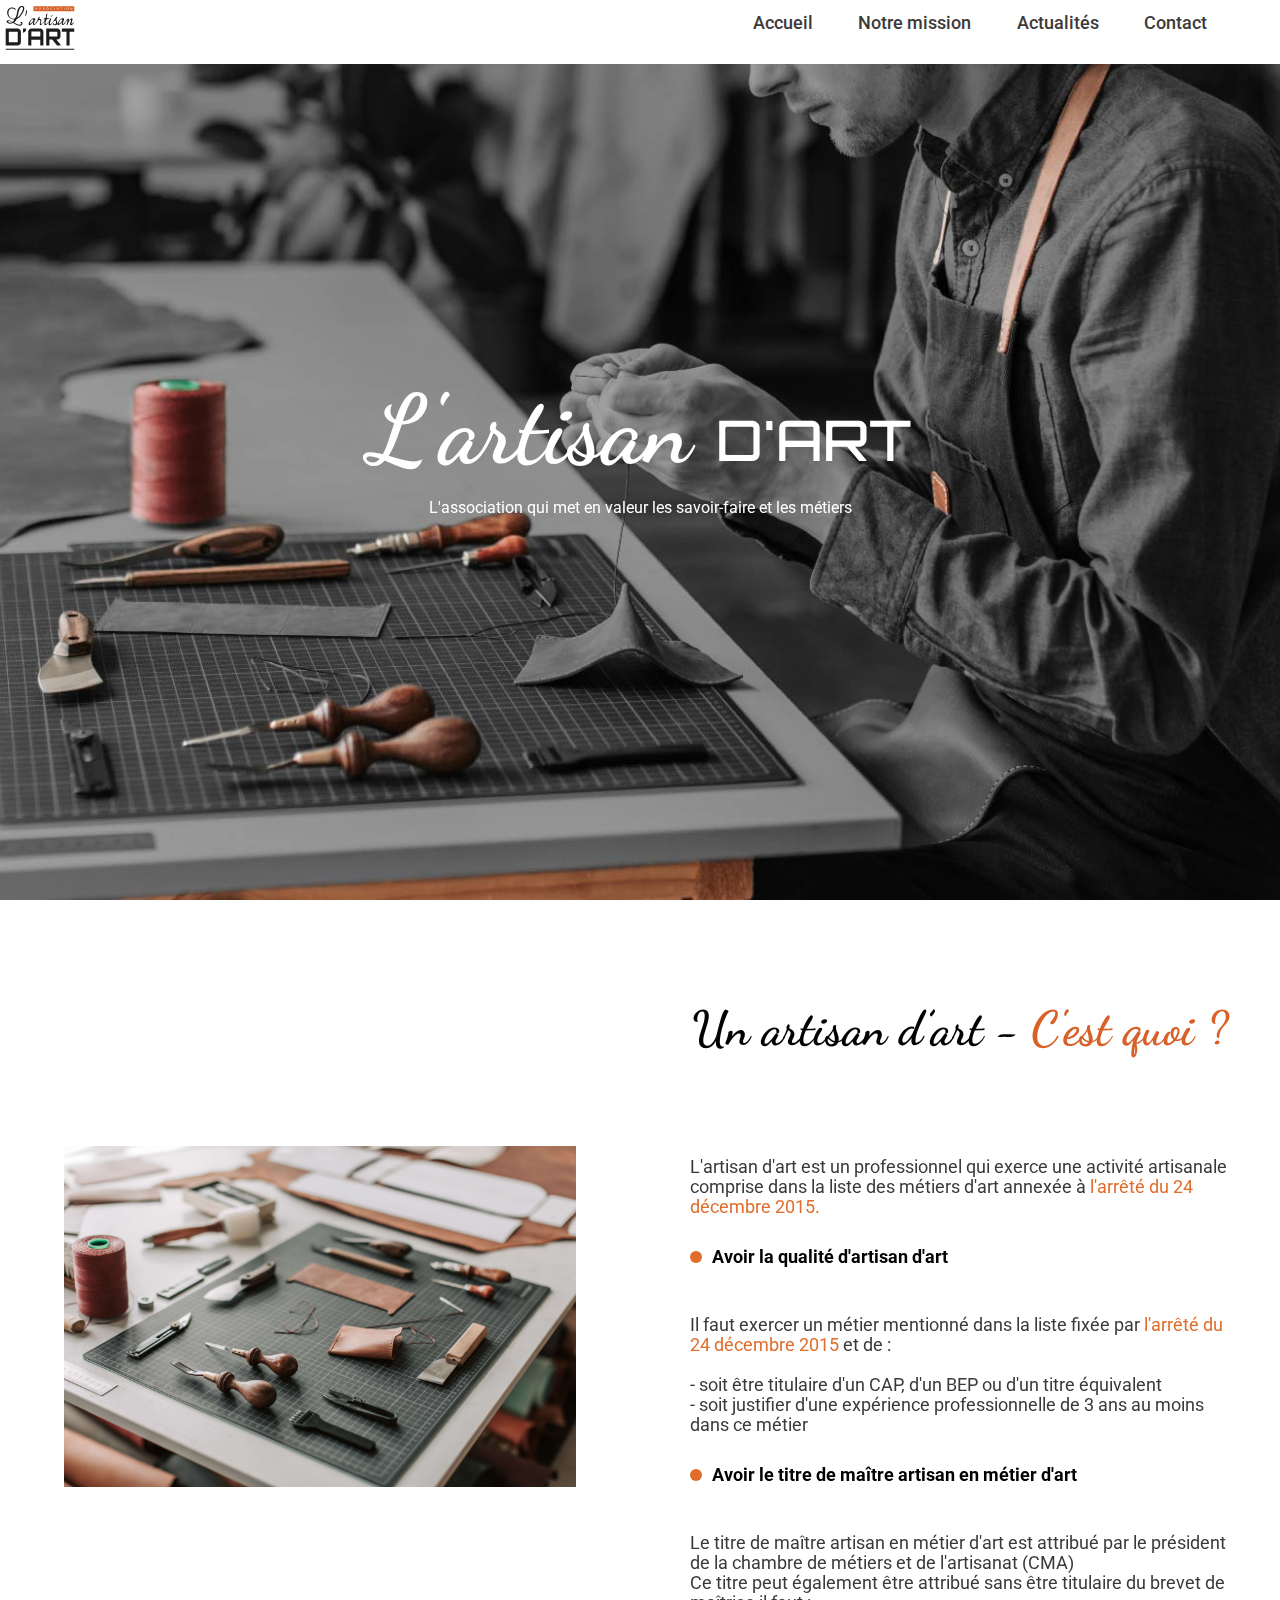
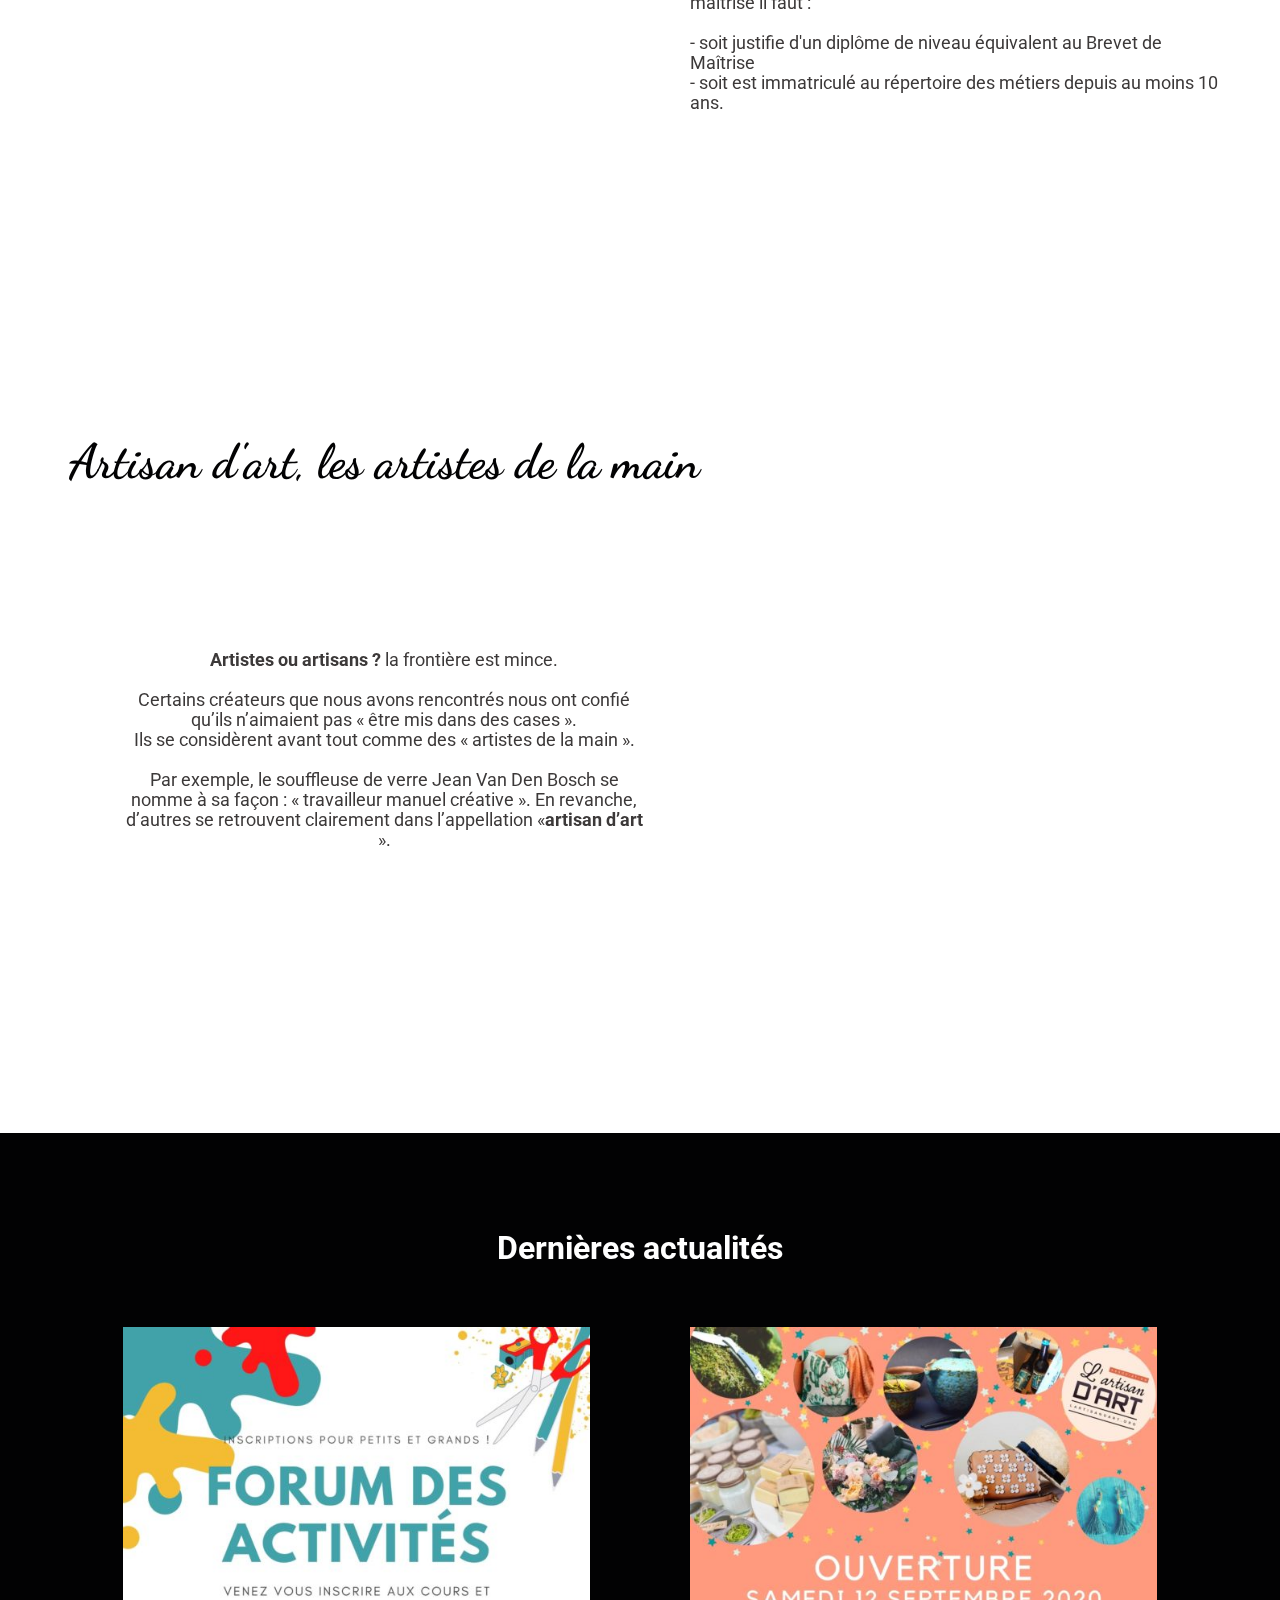
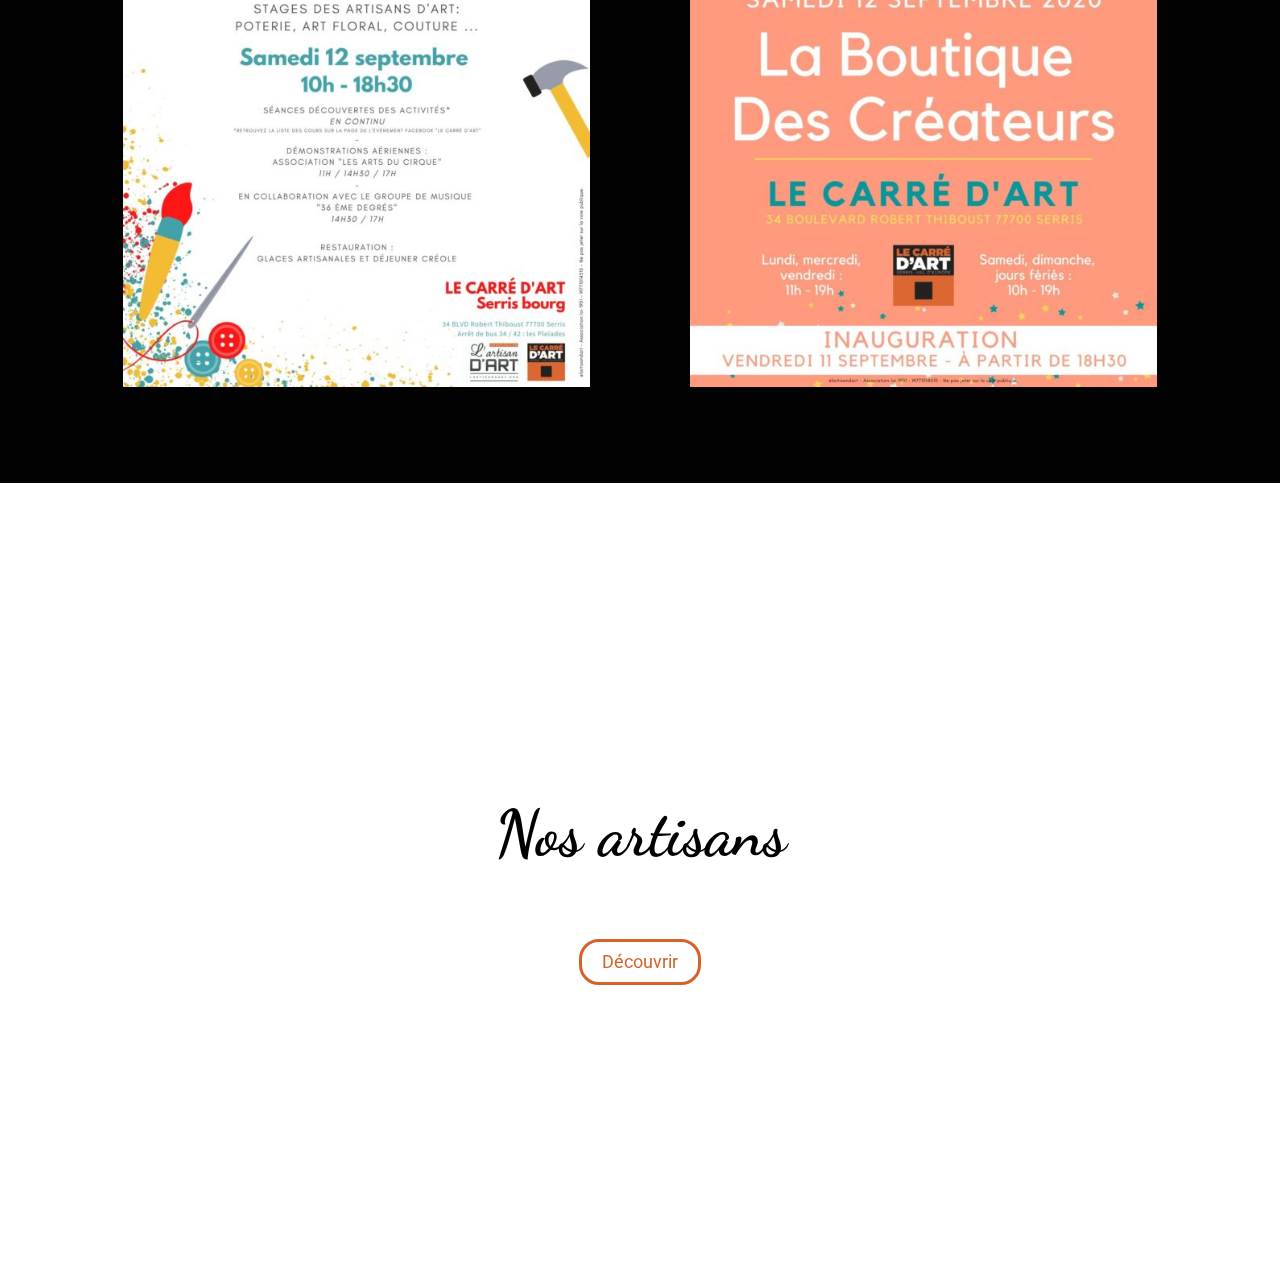
==== index.html @ 2c756547 ".html=(section-5) .css=(background, section-5, media-query) images=(background section-5)" ====
<!DOCTYPE html>
<html lang="fr">
<head>
    <meta charset="UTF-8">
    <meta http-equiv="X-UA-Compatible" content="IE=edge">
    <meta name="viewport" content="width=device-width, initial-scale=1.0">
    <meta name="description" content="L'association l'Artisan d'Art. Met en valeur les Artisans d'Art, leurs savoir-faire et leurs métiers.">
	<title>L'Artisan d'Art - Venez découvrir et partager notre passion !</title>
    
<!-- Start : Import typo google font-->
<link rel="preconnect" href="https://fonts.googleapis.com">
<link rel="preconnect" href="https://fonts.gstatic.com" crossorigin>
<link href="https://fonts.googleapis.com/css2?family=Dancing+Script:wght@400;500;600;700&family=Orbitron:wght@400;500;600;700;800;900&family=Roboto:wght@100;300;400;500;700;900&display=swap" rel="stylesheet">   
<!-- End : Import typo google font-->    

	<link rel="icon" type="image/png" href="images/index/icon-32.png"/>
	<link rel="stylesheet" href="css/style.css">
	<link rel="stylesheet" href="css/reset.css">

</head>
<body>
<!-- Start : Menu -->
    <header>
        <nav class="navbar">
            <div class="navbar-container container">
                <input type="checkbox" name="" id="">
                <div class="hamburger-lines">
                    <span class="line line1"></span>
                    <span class="line line2"></span>
                    <span class="line line3"></span>
                </div>
                <ul class="menu-items">
                    <li><a href="index.html">Accueil</a></li>
                    <li><a href="#">Notre mission</a></li>
                    <li><a href="#">Actualités</a></li>
                    <li><a href="#">Contact</a></li>
                </ul>
                <a href="index.html"><img class="logo" 
                src="images/index/logo.svg"
                alt="logo l'artisan d'art"/></a>
            </div>
        </nav>
    </header>
<!-- End : Menu -->

    <main>

    <!-- Start : First section -->
       <section class="cover background">
           <div class="cover__title"> 
               <h1>L'artisan <span>D'ART</span></h1>
               <p>L'association qui met en valeur les savoir-faire et les métiers</p>
          </div>  
       </section>
    <!-- End : First section -->

    <!-- Start : second section -->
        <section class="section-2">	

            <!-- start : image en version desktop uniquement-->
            <div class="section-2__container-image">
              <img class="section-2__image-desktop" src="images/index/section2-image.jpg" alt="établi de travail artisan">
            </div>
            <!-- End :image en version desktop uniquement-->

            <div class="section-2__container">
                <h2 class="section-2__title">Un artisan d’art - <strong>C'est quoi ?</strong></h2>
            
             <!-- start : image en version mobile uniquement-->
                 <img class="section-2__image-mobile" src="images/index/section2-image.jpg" alt="établi de travail artisan">
             <!-- End :image en version mobile uniquement-->

                <div class="section-2__container-text">
                     <p>
                        L'artisan d'art est un professionnel qui exerce une activité artisanale
                          comprise dans la liste des métiers d'art annexée à <span>l'arrêté du 24 décembre 2015.</span>
                    </p>
                    <ul>
                        <li class="section-2__container-text-li"><strong>Avoir la qualité d'artisan d'art</strong></li>
                    </ul>
                    <p>
                        Il faut exercer un métier mentionné dans la liste fixée par <span>l'arrêté du 24 décembre 2015</span> et de : <br><br>
                        - soit être titulaire d'un CAP, d'un BEP ou d'un titre équivalent<br>
                        - soit justifier d'une expérience professionnelle de 3 ans au moins dans ce métier
                    </p>
                    <ul>
                        <li class="section-2__container-text-li"><strong>Avoir le titre de maître artisan en métier d'art</strong></li>
                    </ul>
                    <p>
                        Le titre de maître artisan en métier d'art est attribué par le président de la chambre 
                        de métiers et de l'artisanat (CMA) <br>
                        Ce titre peut également être attribué sans être titulaire du brevet de maîtrise il faut :<br><br>
                        - soit justifie d'un diplôme de niveau équivalent au Brevet de Maîtrise<br>
                        - soit est immatriculé au répertoire des métiers depuis au moins 10 ans.
                    </p>
                 </div>
             </div>
        </section>
    <!-- End : Second section -->

    <!-- Start : Third section -->
        <section class="section-3">
            <div class="section-3__title">
                <h2>
                    <strong>Artisan d'art</strong>, les artistes de la main
                </h2>
                <div></div>
            </div>	
            <div class="section-3__container">		
                <div class="section-3__container-text">
                    <p>
                        <strong>Artistes ou artisans ?</strong> la frontière est mince.<br><br>
                        Certains créateurs que nous avons 
                        rencontrés nous ont confié qu’ils n’aimaient pas « être mis 
                        dans des cases ». <br>
                        Ils se considèrent avant tout comme des 
                        « artistes de la main ».<br><br>
                        Par exemple, le souffleuse de verre 
                        Jean Van Den Bosch se nomme à sa façon : « travailleur 
                        manuel créative ». En revanche, d’autres se
                        retrouvent clairement dans l’appellation «<strong>artisan d’art</strong> ».
                    </p>
                </div>	
                
                <div div class="section-3__container-video ">
                    <video autoplay muted playsinline loop controls="true">
                        <source type="video/mp4" src="videos/soufleur-de-verre.mp4"/>
                    </video>
                </div> 
            </div>
        </section>
	<!-- End : Third section -->

    <!-- Start : Fourth section -->
    <section class="section-4">
        <div class="section-4__container">
            <div class="section-4__container-text">
                <h2>Dernières actualités</h2>
            </div>
            <div class="section-4__container-images">
                <a href="#"><img class="section-4__link" src="images/index/affiche-forum-des-activités.jpg" alt="affiche événement rencontre avec des artisans"></a>
                <a href="#"><img class="section-4__link" src="images/index/affiche-la-boutique-des-créateurs.jpg" alt="affiche événement rencontre avec des artisans"></a>
            </div>
        </div>
    </section> 
    <!-- End : Fourth section -->

     <!-- Start : Fifth section -->
     <section class="section-5 background">
        <div class="section-5__container">
            <h2>Nos artisans</h2>
            <div class="section-5__container-link">
                <a href="#">Découvrir</a>
            </div>
        </div>
    </section> 
    <!-- End : Fifth section -->

    </main>
</body>
</html>
---- css/style.css ----
:root {
    --color-black: #020203;
    --color-white: #FFFFFF;
    --color-orange: #E16C2B;
    --color-grey: #3C3939;
    --color-flame: #D76127;
  }
  
body { 
    font-family: 'Roboto', sans-serif;
    font-size: 1rem;
  }

.background {
  background-attachment: fixed;
  background-size: cover;  
  background-repeat: no-repeat; 
  background-position: center center ;
  background-color: var(--color-white); 
}

/* ......../ media query /.......... */

  @media screen and (min-width:768px) {

  body {
    font-size: 1.1rem;
  }

}


   /* ///////////..header../////////// */

.container {
    height: 64px;
    width: 100%;
}
  
.navbar {
  box-shadow: 0px 5px 10px 0px #aaa;
  position: fixed;
  width: 100%;
  background: var(--color-white);
  color: var(--color-black);
  opacity: 1;
  height: 64px;
  z-index: 12;
  }

.menu-items li {
  list-style: none;
  font-weight: 500;
  margin-bottom: 1.5rem;
  font-size: 1.3rem;
 }

.menu-items a {
  text-decoration: none;
  font-weight: 500;
  transition: color 0.3s ease-in-out;
 }

.menu-items a:hover {
  color: var(--color-flame);
  transition: color 0.3s ease-in-out;
 }

.logo {
  position: absolute;
  top: 5px;
  right: 35px;
  width: 80px;
 }

.navbar .menu-items {
  padding-top: 100px;
  background: var(--color-white);
  height: 100vh;
  max-width: 300px;
  transform: translate(-150%);
  display: flex;
  flex-direction: column;
  padding-left: 60px;
  transition: transform 0.6s ease-in-out;
  box-shadow: 5px 0px 10px 0px #aaa;
 } 

.navbar-container input[type="checkbox"],
.navbar-container .hamburger-lines {
    display: block;
 }

.navbar-container input[type="checkbox"] {
  position: absolute;
  display: block;
  height: 32px;
  width: 30px;
  top: 20px;
  left: 50px;
  z-index: 5;
  opacity: 0;
}

.navbar-container .hamburger-lines {
  display: block;
  height: 23px;
  width: 35px;
  position: absolute;
  top: 17px;
  left: 50px;
  z-index: 2;
  display: flex;
  flex-direction: column;
  justify-content: space-between;
} 

.navbar-container .hamburger-lines .line {
  display: block;
  height: 4px;
  width: 100%;
  border-radius: 10px;
  background: var(--color-grey);
}

.navbar-container .hamburger-lines .line1 {
  transform-origin: 0% 0%;
  transition: transform 0.4s ease-in-out;
}

.navbar-container .hamburger-lines .line2 {
  transition: transform 0.2s ease-in-out;
}

.navbar-container .hamburger-lines .line3 {
  transform-origin: 0% 100%;
  transition: transform 0.4s ease-in-out;
}

.navbar-container input[type="checkbox"]:checked ~ .menu-items {
  transform: translateX(0);
}


.navbar-container input[type="checkbox"]:checked ~ .hamburger-lines .line1 {
  transform: rotate(35deg);
}

.navbar-container input[type="checkbox"]:checked ~ .hamburger-lines .line2 {
  transform: scaleY(0);
}

.navbar-container input[type="checkbox"]:checked ~ .hamburger-lines .line3 {
  transform: rotate(-35deg);
}

  
  /* ......../ media query /.......... */
  
@media screen and (min-width:768px) {

  .navbar input[type="checkbox"],
  .navbar .hamburger-lines {
      display: none;
   }
   
   .navbar .menu-items {
    position: static;
    display: flex;
    justify-content: space-around;
    align-items: center;
    transform: translateX(0);
    flex-direction: row;
    padding-top: 20px;
    height: 50px;
    width: 500px;
    max-width: 1920px;
    box-shadow: none;
    margin-left: 0px;
    padding-left: 0px;
    margin-right: 50px;
    order: 2;
  }

  .navbar-container  {
    position: static;
    display: flex;
    height: 64px;
    justify-content: space-between;
    
  }

  .logo {
    position: relative;
    order: 1;
    font-size: 2.3rem;
    margin-bottom: 0.5rem;
    margin-left: 35px;
  }

  .navbar {
    box-shadow: none;
    opacity: 1;
  }
  
  .menu-items li {
    font-weight: 500;
    font-size: 1.1rem;
  }

  .menu-items a {
    color: var(--color-grey);
  }

}

  
/*
*
*
/* ///////////..first section../////////// 
*
*
*/
.cover {
    padding: 10px;
    height: 100vh; 
    background-image: url(../images/index/cover-mobile.jpg);
    color: var(--color-white);
    width: 100%; 
    display:flex;
    justify-content: center;
    align-items: center;
    text-align: center; 
    background-attachment: scroll;     
}
  
  
.cover__title h1 {
    font-family: 'Dancing Script', cursive;
    font-size: 3.5rem;
    font-weight: 700;  
    padding: 0px 10px;  
}

.cover__title span {
    font-family: 'Orbitron', sans-serif;
    font-weight: 500;  
    font-size: 2.2rem; 
} 

.cover__title p {
    padding: 10px 10px;
    font-size: 1rem; 
}
  
  /* ......../ media query /.......... */
  
@media screen and (min-width: 768px) {
   
  .cover {
    background-attachment: fixed;
    background-image: url(../images/index/cover-desktop.jpg);
  }

  .cover__title h1 {
    font-size: 6rem;
  }

  .cover__title span { 
    font-size: 3.5rem;
  } 
}

/*
*
*
/* ///////////..second section../////////// 
*
*
*/

.section-2 {
    min-height: 100vh;
    height: auto;
    width: 100%;
    display: block;
    background-color: var(--color-white); 
    padding-bottom: 100px;
  }
  
.section-2__image-desktop {
  display: none;
}

.section-2__title { 
  text-align: center;
  color: var(--color-black);
  font-size: 1.8rem;
  padding: 30px 20px 20px; 
  font-family: 'Dancing Script', cursive;   
}

.section-2__title strong {
    color: var(--color-flame); 
}

.section-2__image-mobile {
  display: block;
  width: 80%;
  max-width: 450px; 
  height: auto;
  margin-left: auto; 
  margin-right: auto;
  margin-top: 10px; 
}

.section-2__container-text {
  padding: 20px 40px 30px 40px; 
  color: var(--color-grey);
  text-align: left;
  font-size: 1rem; 
 
}

.section-2__container-text li {
  padding: 30px 0px 0px 0px;
}

.section-2__container-text p span {
  color: var(--color-orange);
}


ul { 
  color: var(--color-black);
  margin-bottom: 1rem;
}

.section-2__container-text-li::before {
  content: '';
  background-color: var(--color-orange);
  display: inline-block;
  height: 12px;
  width: 12px; 
  border-radius: 6px;
  margin-right: 10px;
  top: 2px; 
}
  
  /* ......../ media query /.......... */
  
@media screen and (min-width: 768px) {

  .section-2 {
    display: flex;
    width: 100%;
  }

  .section-2__container-image, .section-2__container {
    width: 50%;
  }

  .section-2__container-image {
    display: flex;
    justify-content: center;
    align-items: center;
  }

  .section-2__image-mobile {
     display: none;
   }

  .section-2__image-desktop { 
    display: block;
     max-width: 80%;
     height: auto;
   }

  .section-2__title { 
     font-size: 3rem;
     padding: 100px 20px 100px;   
   }

  .section-2__container-text {
     padding: 0px 50px 20px;
     font-size: 1.1rem;
   }

  .section-2__container-text li {
     padding: 30px 0px 20px 0px;
   }

  ul {
    margin-bottom: 1.75rem;
  }
}


/*
*
*
/* ///////////.thrid section../////////// 
*
*
*/

.section-3 {
  display: block;
  height: auto;
}

.section-3__title {
  display: none;
}

.section-3__title div {
  display: none; 
}

.section-3 h2 {
  width: 100%;
  text-align: center;
  color: var(--color-black);
  font-size: 1.6rem;
  padding: 50px 0px 10px 0px; 
  font-weight: bold;
  font-family: 'Dancing Script', cursive;
  background-color: var(--color-white);
}

.section-3__container {
  display: flex;
  flex-direction: column;
}

.section-3__container-text {
  display: flex;
  width: 100%;
  background: var(--color-white);
  color: var(--color-grey);
  padding: 10px 50px 50px 50px;
  text-align: center;
  order: 2; 
}

.section-3__container-video {

  height: 600px;
  display: flex;
  justify-content: center; 
  background-color: var(--color-black);
  z-index: -3;
  order: 1;
  color: white;
}

.section-3__container-video video {
  width: auto;
  height: 700px;
  z-index: -1; 
}

/* ......../ media query /.......... */
@media screen and (min-width: 768px) {
  
  .section-3 {
    min-height: 100vh;
  }

  .section-3__title {
    display: flex;
  }

  .section-3__title div {
    display: block;
    width: 40%;
    min-width: 400px;
  }

  .section-3__title h2 {
    width: 60%;
    font-size: 3rem;
    padding: 200px 10px 10px;
    font-weight: bold;
  }

  .section-3__container {
    display: flex;
    flex-direction: row;
  }

  .section-3__container-text {
    width: 60%;
    padding: 150px 45px 50px 45px;
    order: 1;
  }

  .section-3__container-video {
    display: block;
    
    width: 40%;
    min-width: 400px;
    background-color:transparent;
  }

  .section-3__container-video video {
    width: auto;
    height: 800px;
    top: 20px;
    position: fixed;
    
  }
}

@media screen and (min-width: 1200px) {

  .section-3__container-text {
      padding: 150px 120px 50px 120px;
      
  }
}

 /*
*
*
/* ///////////.Fourth section../////////// 
*
*
*/
  
.section-4 {
  height: auto;
  background-color: var(--color-black);
}

.section-4__container-text h2 {
  text-align: center;
  color: var(--color-white);
  font-size: 1.3rem;
  padding: 40px;  
}

.section-4__container-images a { 
  display: flex;
  justify-content: center;
  align-items: center;
  padding-bottom: 40px;
}

.section-4__link {
  width: 50%;
  height: auto;
}

.section-4__link:hover {
  box-shadow: 0px 0px 1px 3px var(--color-flame);
}

/* ......../ media query /.......... */
@media screen and (min-width: 768px) {

  .section-4 {
    height: 950px;
    width: 100%;
    display: flex;
    align-items: center;
  }

  .section-4__container {
    width: 100%;
  }

  .section-4__container-text h2 {
    font-size: 2rem;
    padding: 50px 50px;
  }

  .section-4__container-images {
    display: flex;
    margin: 10px; 
  }

  .section-4__container-images a { 
    display: flex;
    justify-content: normal;
    align-items: normal;
    max-height: 700px;
    width: 50%;
  }

  .section-4__container-images a:first-child {
    justify-content: end;
  }

  .section-4__link {
    width: auto;
    height: auto;
    max-width: 85%;
    max-height: 100%;
    margin: 0px 50px;  
  }

}

/*
*
*
/* ///////////.fifth section../////////// 
*
*
*/


.section-5 { 
  display: flex;
  justify-content: center;
  align-items: center;
  height: 700px;
  background-image: url("../images/index/section5-mobile.jpg");
  background-attachment:scroll;
}


.section-5__container h2 {
  text-align: center;
  font-size: 3rem;
  font-weight: 700;
  font-family: 'Dancing Script', cursive; 
}

.section-5__container-link {
  display: block;
  text-align: center;
  margin-top:80px;
}

.section-5__container-link a { 
  margin-left: auto;
  margin-right: auto;
  border: 3px solid var(--color-flame);
  border-radius: 20px;
  color: var(--color-flame);
  padding: 10px 20px;
} 

/* ......../ media query /.......... */
@media screen and (min-width: 768px) {

  .section-5 {
    height: 800px;
    background-image: url("../images/index/section5-desktop.jpg");
    background-attachment: fixed;
 }
 
  .section-5__container h2 {
   font-size: 4rem;
 }

}
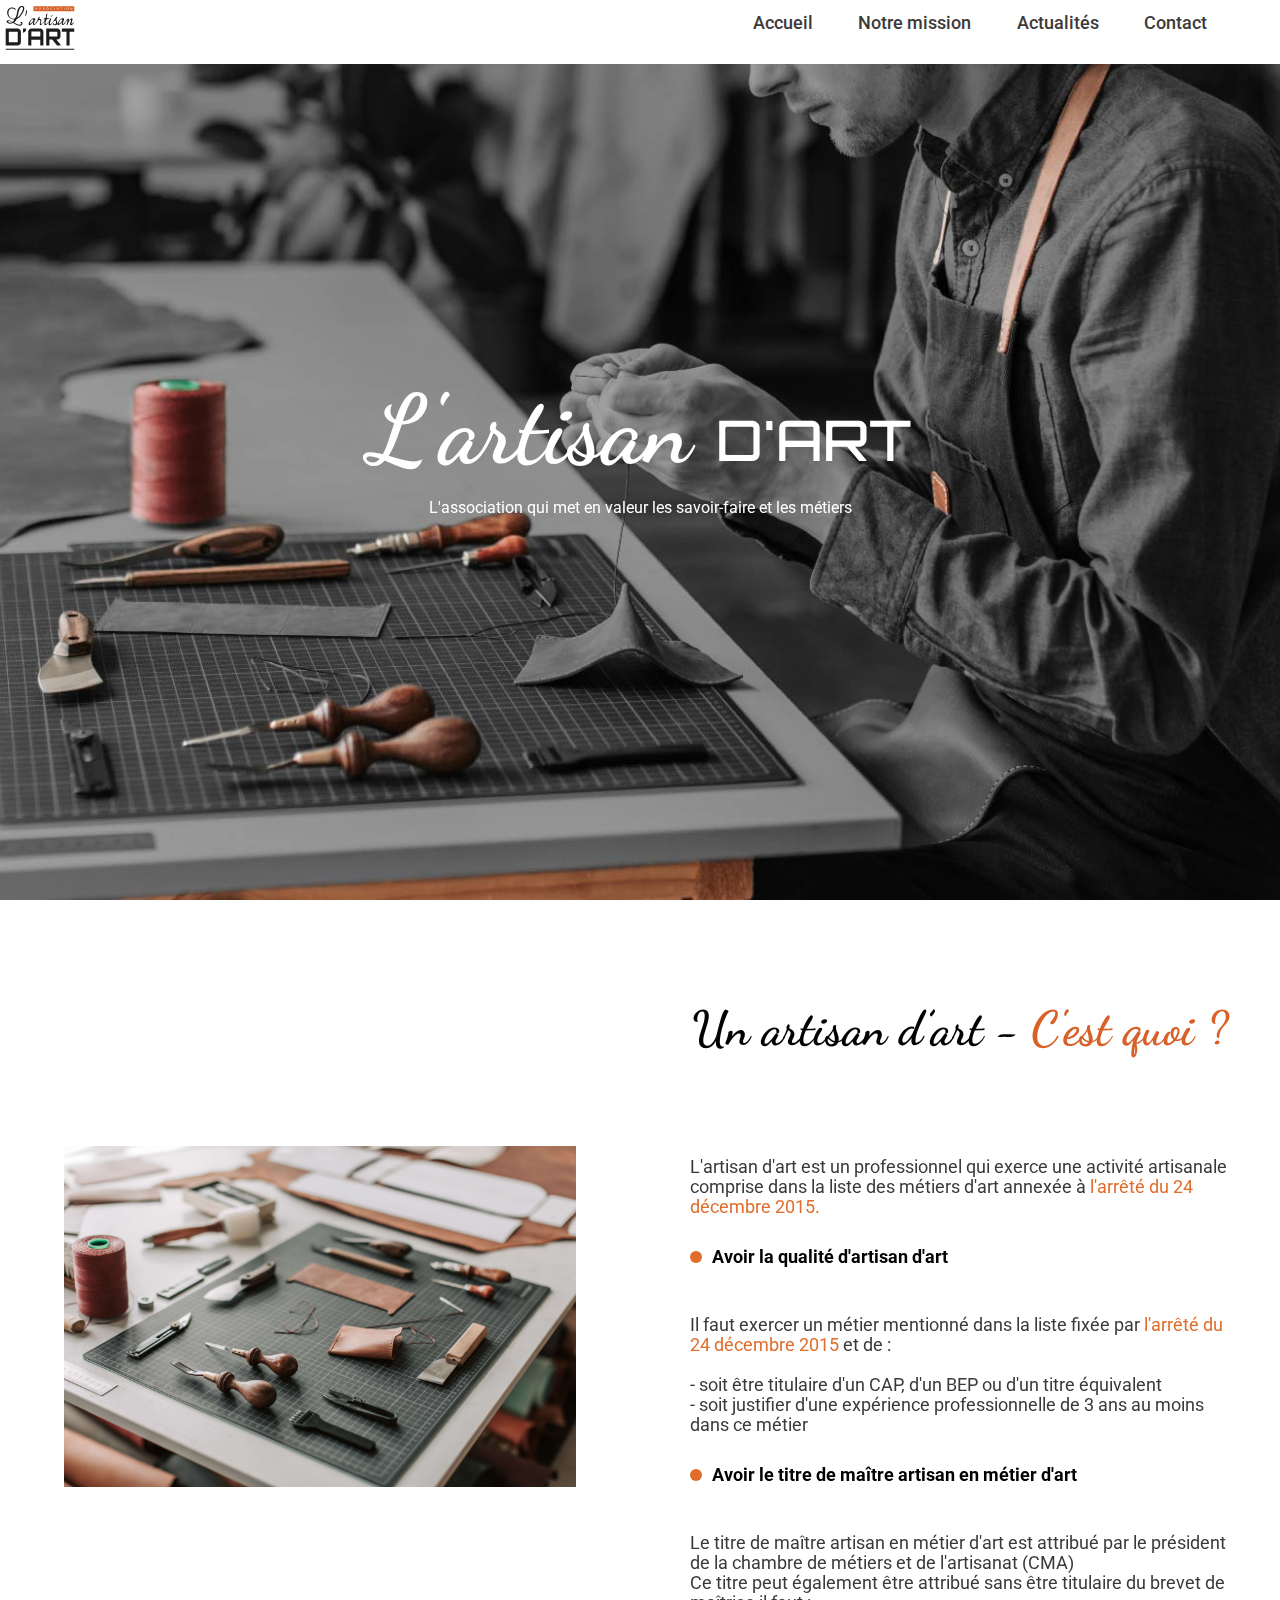
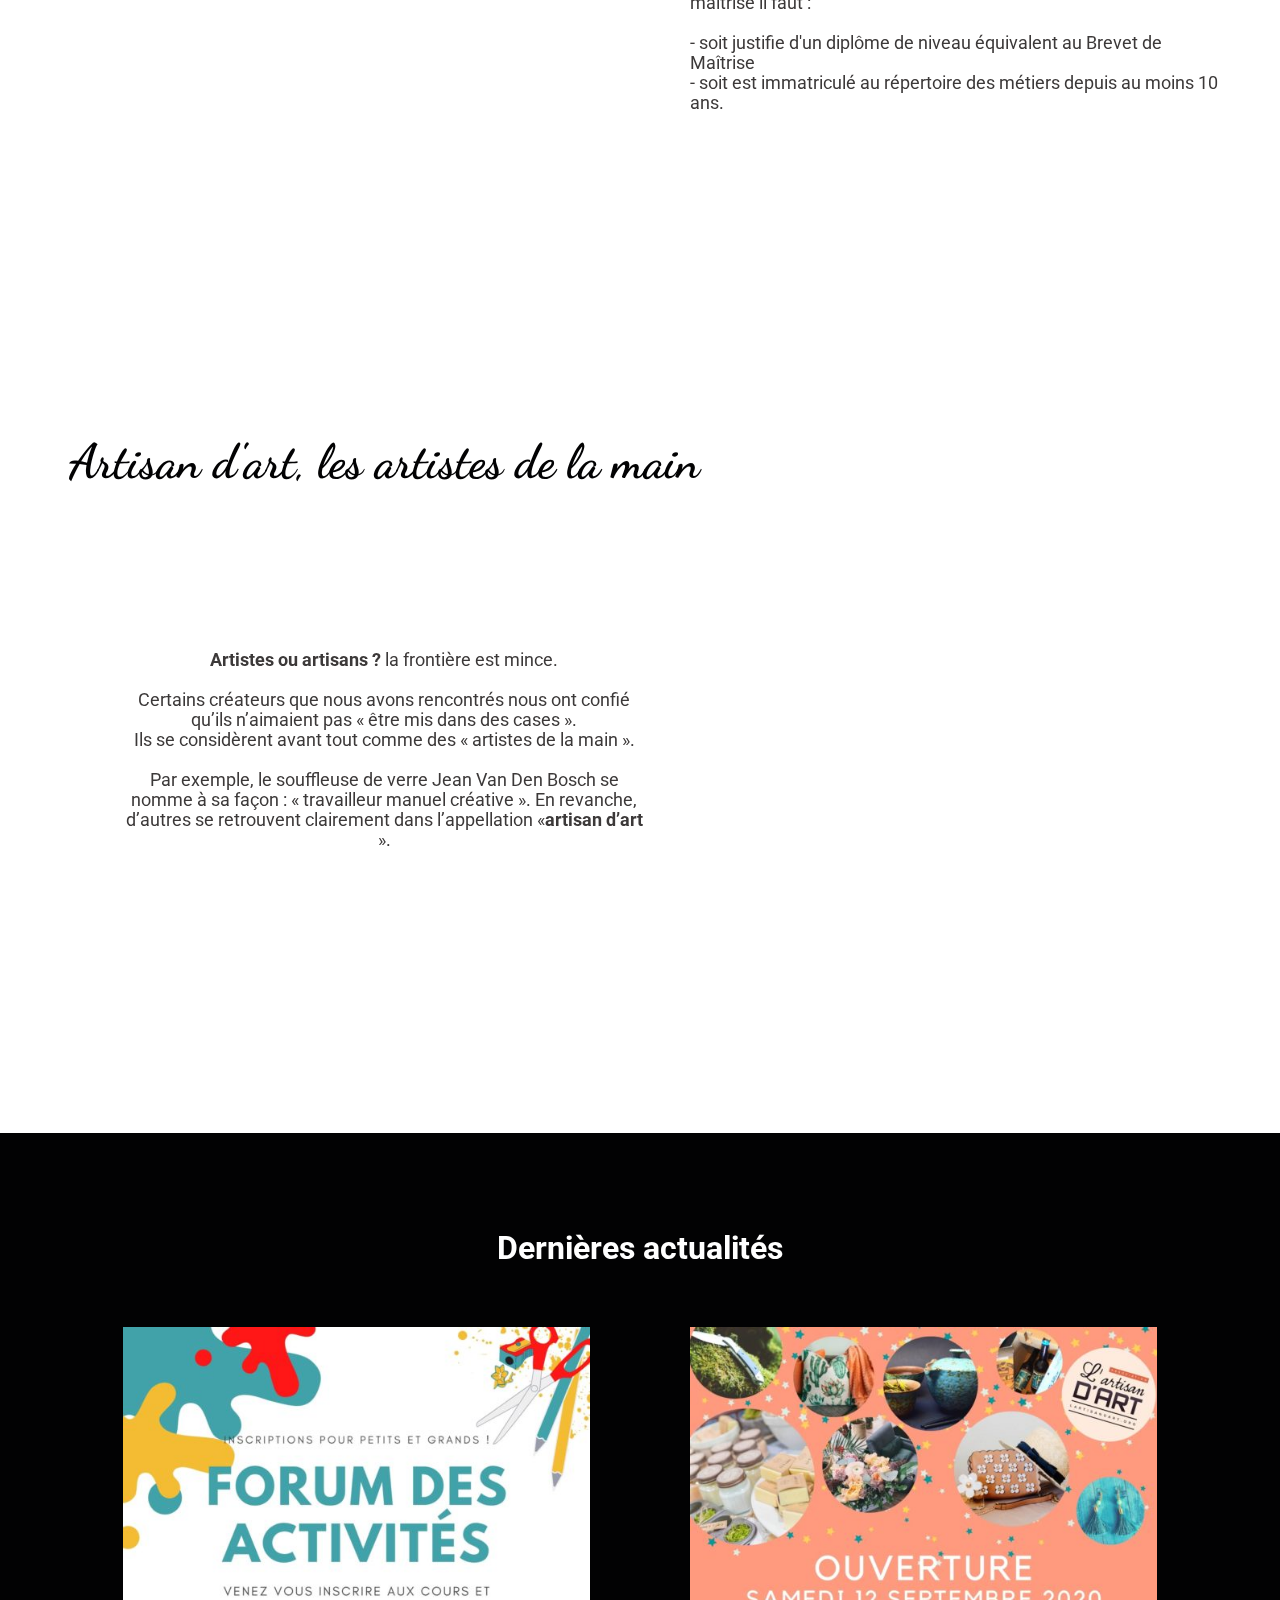
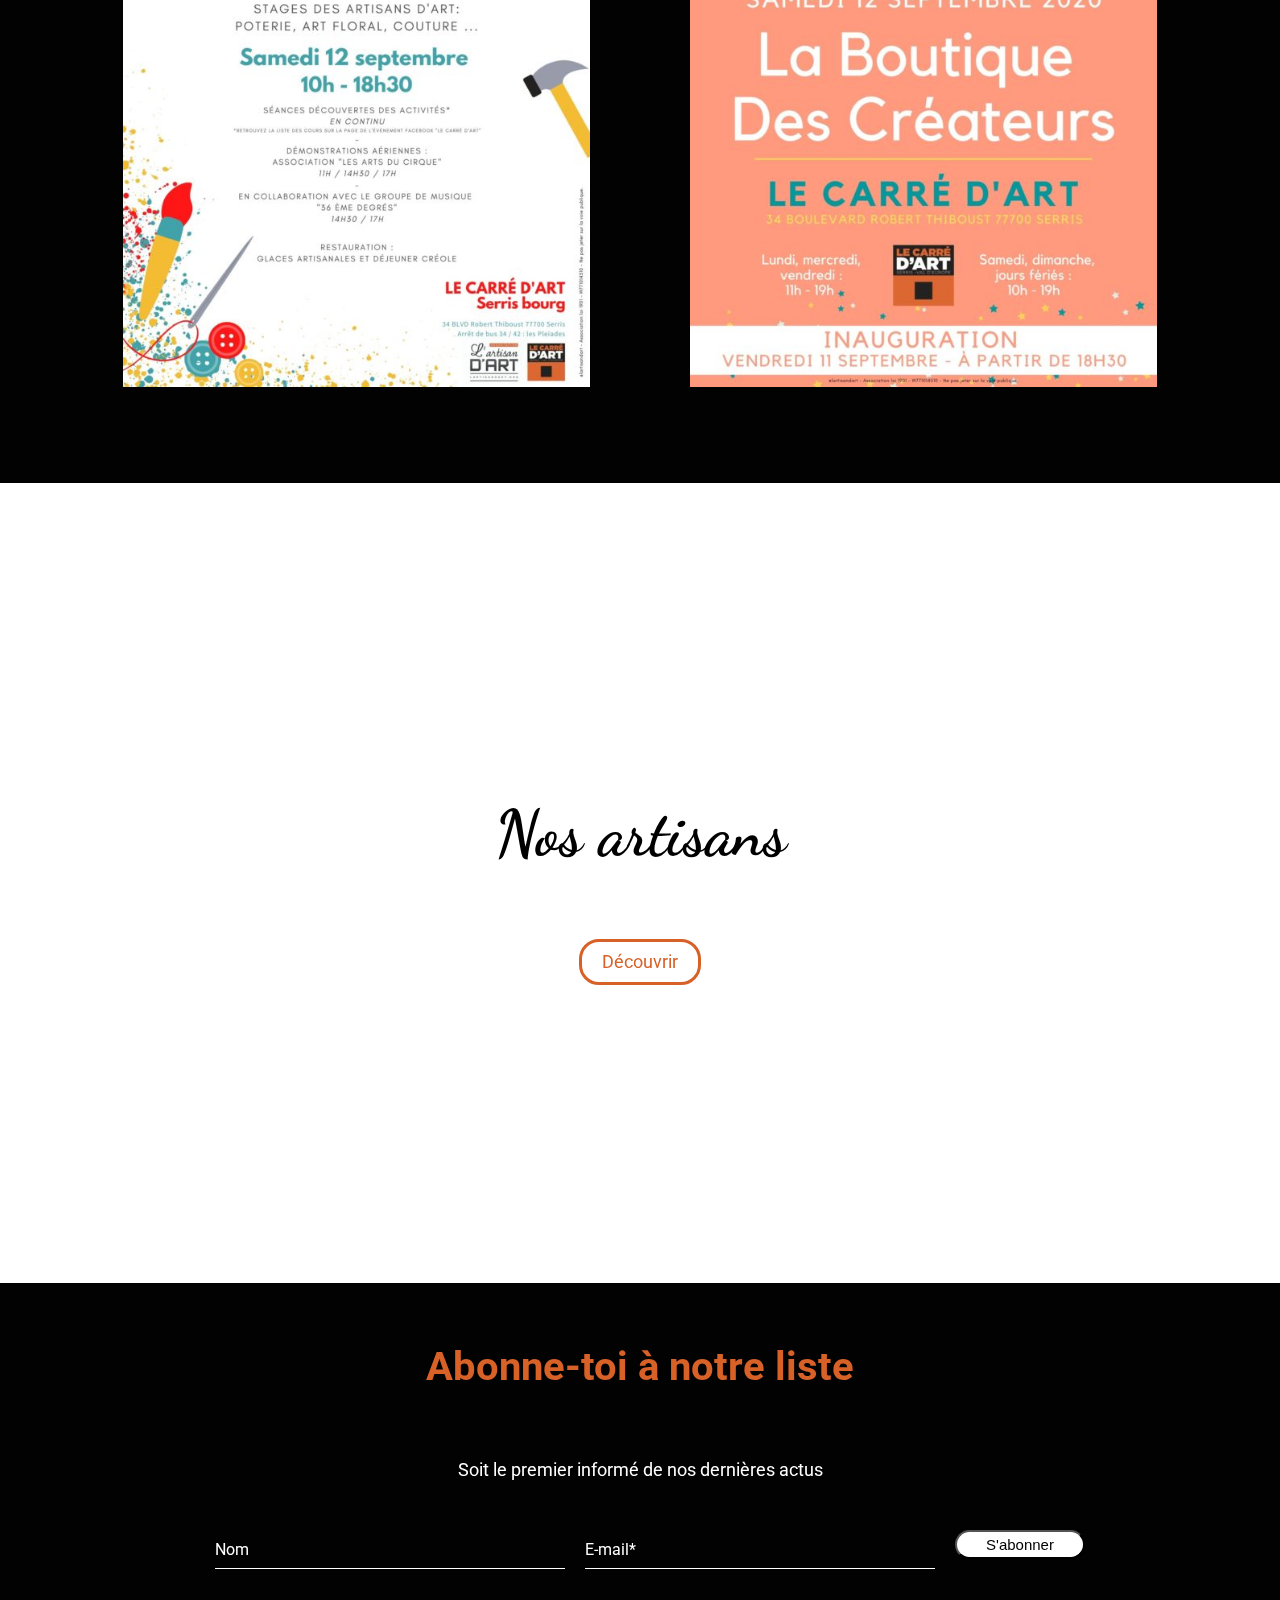
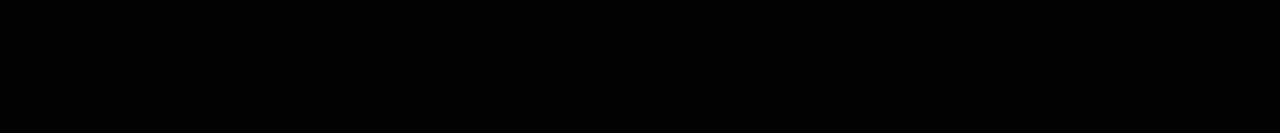
==== commit ddb06951: ".html=(section-6) .css=(section-6, media-query)" ====
--- a/index.html
+++ b/index.html
@@ -156,6 +156,26 @@
     </section> 
     <!-- End : Fifth section -->
 
+    <!-- Start : Sixth section -->
+    <section class="section-6__container">
+        <h2>Abonne-toi à notre liste</h2>
+        <p>Soit le premier informé de nos dernières actus</p>
+        <form method="get" action="" class="section-6__container-form">
+            <div class="section-6__box">
+                <input type="text" name="username" required>
+                <label>Nom</label>
+            </div>
+            <div class="section-6__box">
+                <input type="email" name="email" required>
+                <label>E-mail*</label>
+            </div>
+            <button type="submit">S'abonner</button>	
+        </form>
+    </section> 
+<!-- End : Fifth section -->
+
+    
+
     </main>
 </body>
 </html>--- a/css/style.css
+++ b/css/style.css
@@ -658,3 +658,135 @@
  }
 
 }
+
+/*
+*
+*
+/* ///////////.sixth section../////////// 
+*
+*
+*/
+
+.section-6__container {
+  height: 450px;
+  background: var(--color-black);
+  text-align: center; 
+}
+
+.section-6__container h2 {
+  padding: 60px 0px 30px 0px;
+  color: var(--color-flame);
+  font-size: 1.6rem;
+}
+
+.section-6__container p {
+  color: var(--color-white);
+  padding-bottom: 50px;
+  font-size: 0.7rem;
+}
+
+.section-6__container-form {
+  display: block;
+}
+
+.section-6__box {
+  width: 360px;
+  margin-left: auto;
+  margin-right: auto;
+}
+
+.section-6__container .section-6__box {
+  position: relative;
+}
+
+.section-6__container .section-6__box input {
+  width: 290px;
+  padding: 10px 0;
+  font-size: 16px;
+  color: #fff;
+  border: none;
+  border-bottom: 1px solid #fff;
+  outline: none;
+  background: transparent;
+  margin-bottom: 1.2rem;
+
+}
+.section-6__container .section-6__box label {
+  position: absolute;
+  top:0;
+  left: 0;
+  padding: 10px 0;
+  font-size: 0.7rem;
+  color: var(--color-white);
+  pointer-events: none;
+  transition: .5s;
+}
+
+.section-6__container .section-6__box input:focus ~ label,
+.section-6__container .section-6__box input:valid ~ label {
+  top: -20px;
+  left: 0;
+  color: var(--color-flame);
+  font-size: 12px;
+}
+
+.section-6__container button {
+  border-radius: 30px;
+  width: 80px;
+  font-size: 0.9rem;
+  margin-left: 20px;
+  height: 1.8rem;
+  background-color: var(--color-white);
+}
+
+.section-6__container button:hover {
+  background-color: var(--color-flame);
+  color: var(--color-white);
+}
+
+
+/* ......../ media query /.......... */
+@media screen and (min-width: 768px) {
+
+  .section-6__container h2 {
+    padding: 60px 0px 70px 0px;
+    font-size: 2.5rem;
+  }
+
+  .section-6__container p {
+    font-size: 1.1rem;
+  }
+  
+  .section-6__container-form {
+    display: flex;
+    justify-content: center;
+  }
+  
+  .section-6__box {
+    width: auto;
+    margin-left: 20px;
+    margin-right: 0px;
+  }
+  
+  .section-6__container .section-6__box input {
+    width: 310px;
+  }
+  
+  .section-6__container .section-6__box label {
+    font-size: 16px;
+  }
+  
+  .section-6__container button {
+    width: 130px;
+    font-size: 15px;
+    margin-left: none;
+  }
+
+}
+
+@media screen and (min-width: 1200px) {
+  .section-6__container .section-6__box input {
+      width: 350px;
+  }
+
+}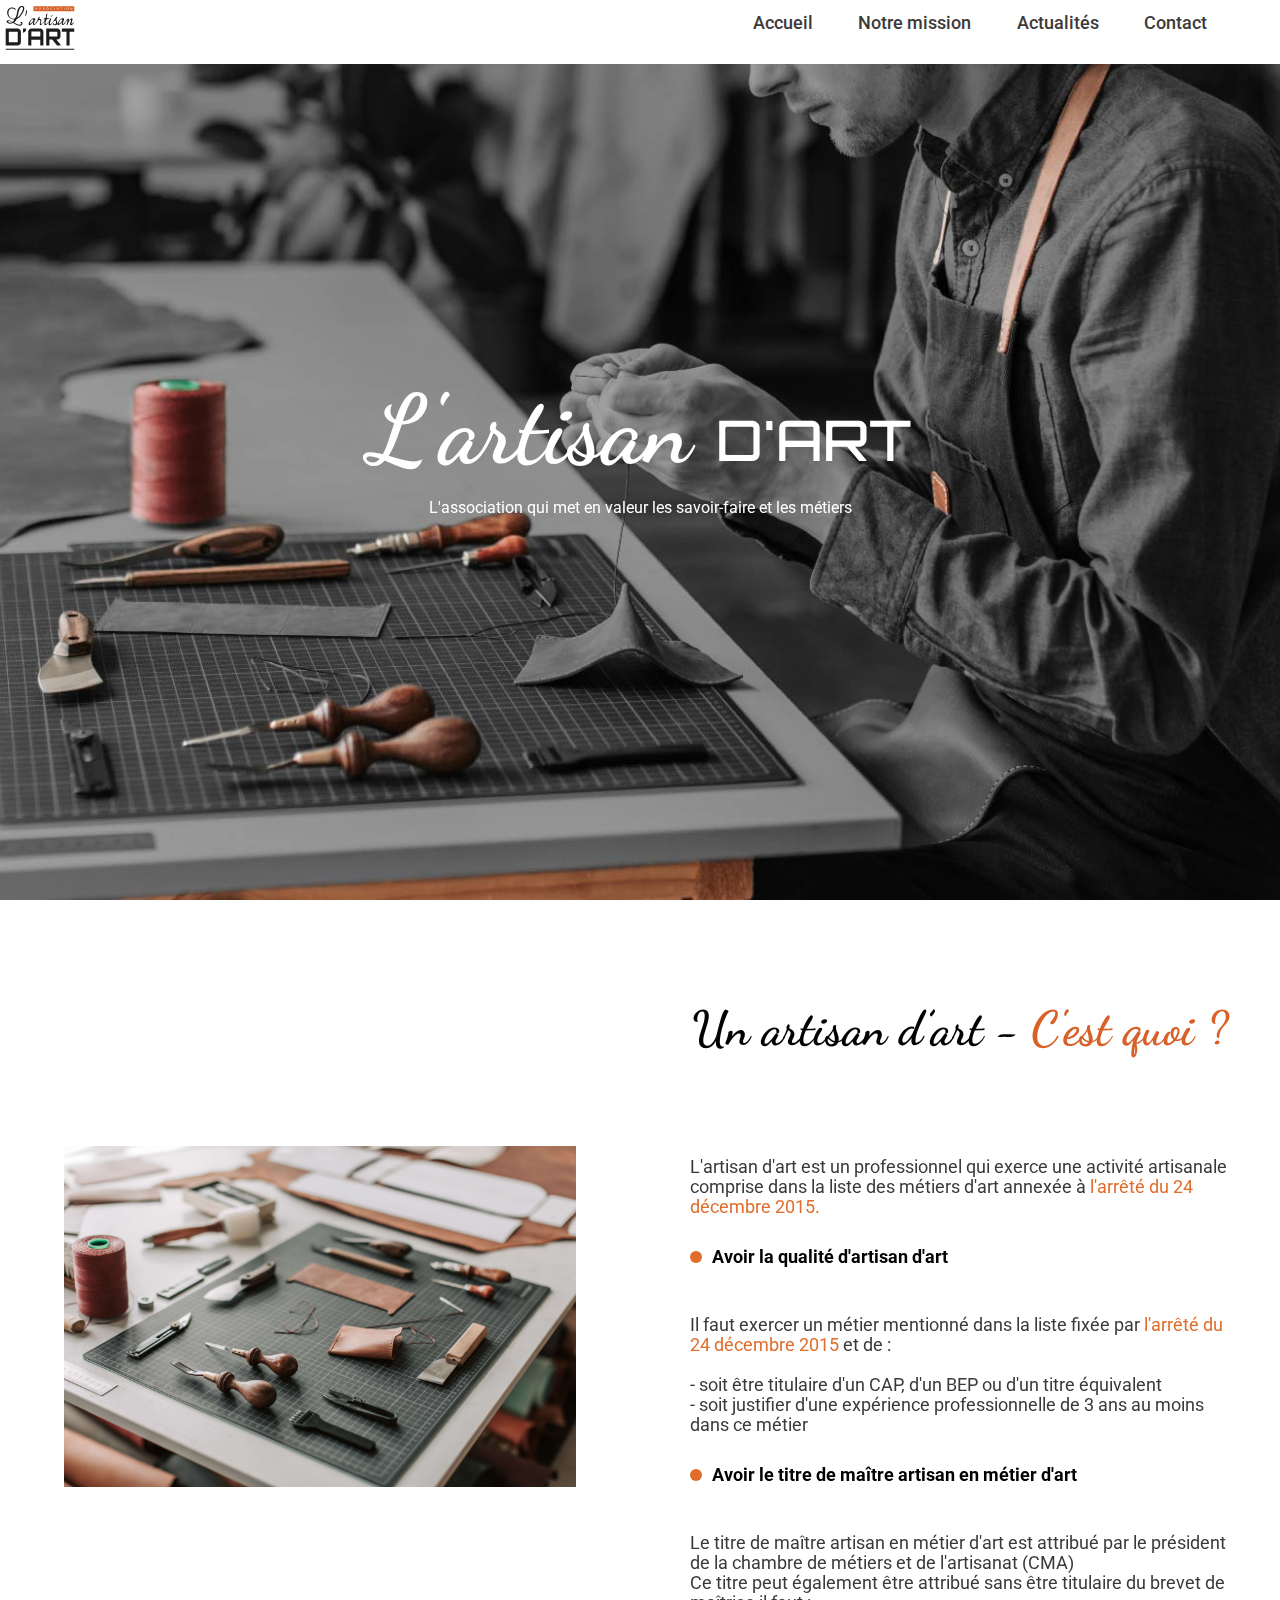
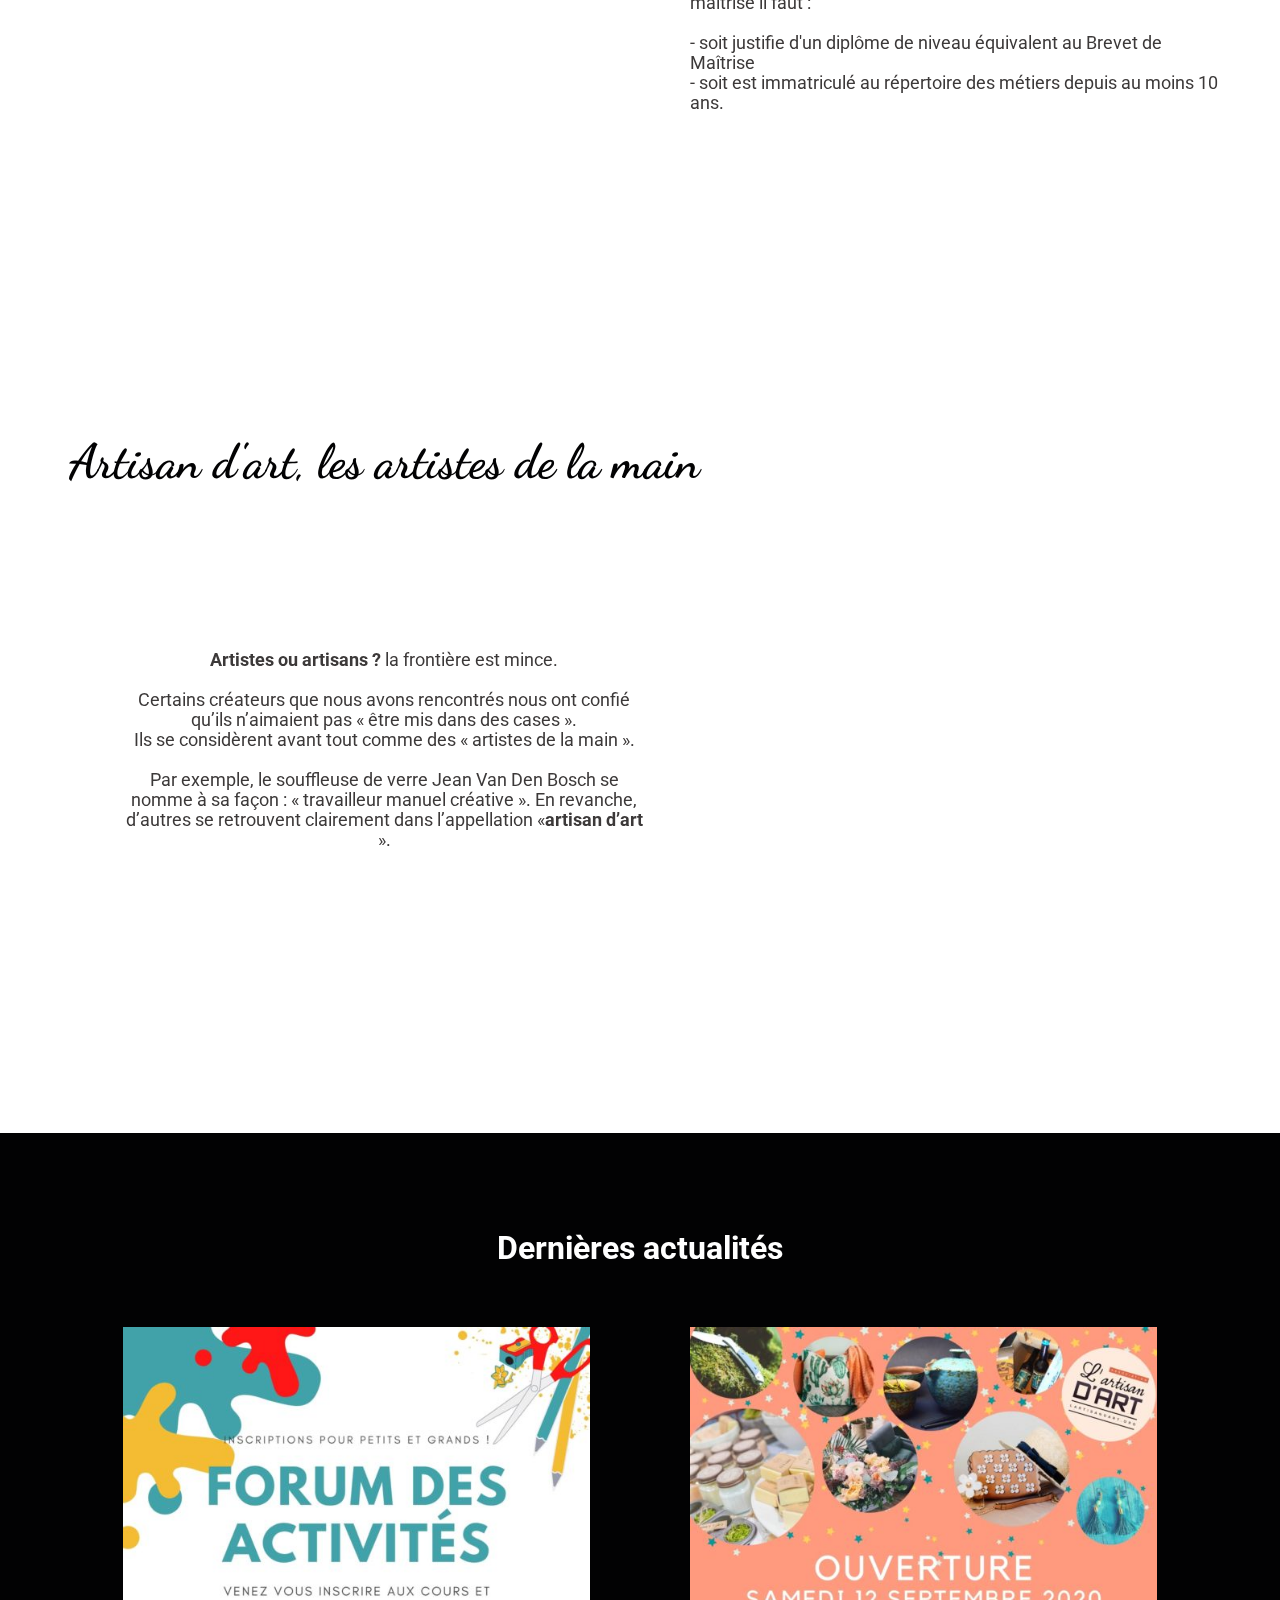
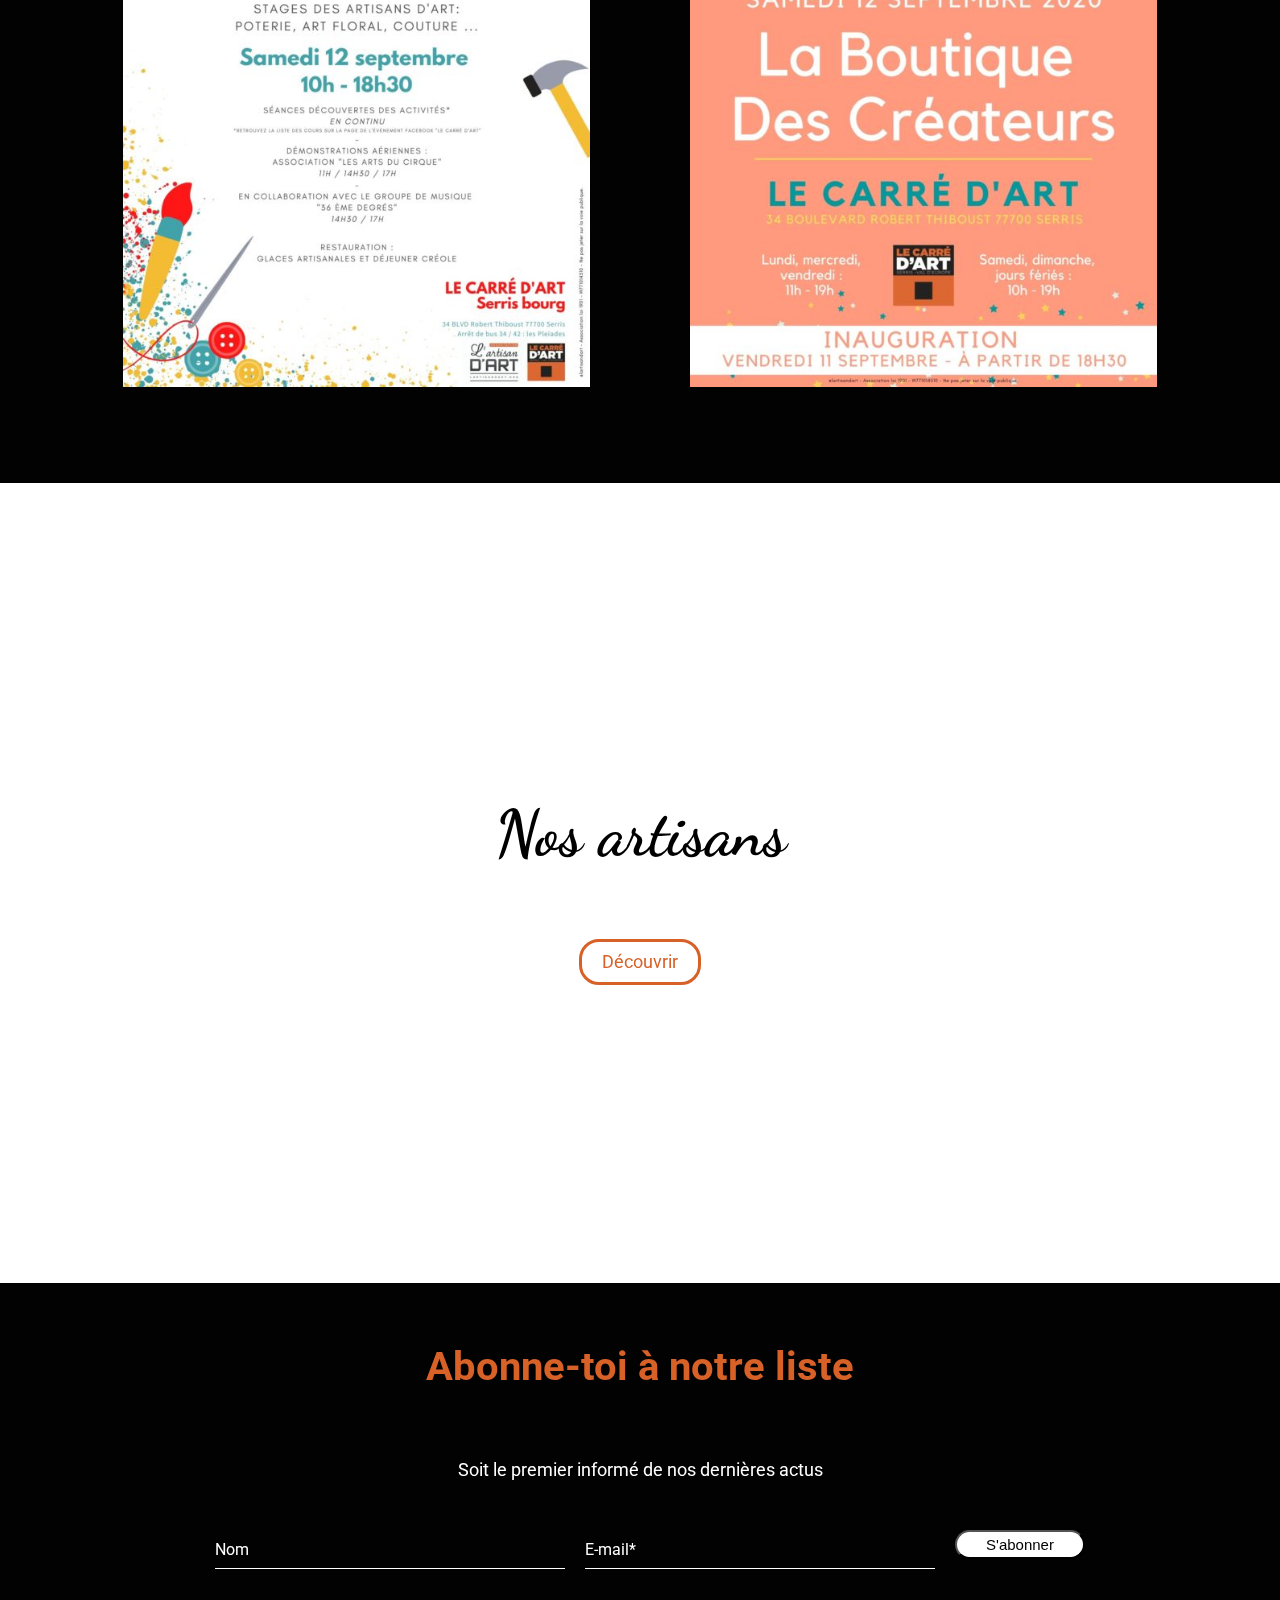
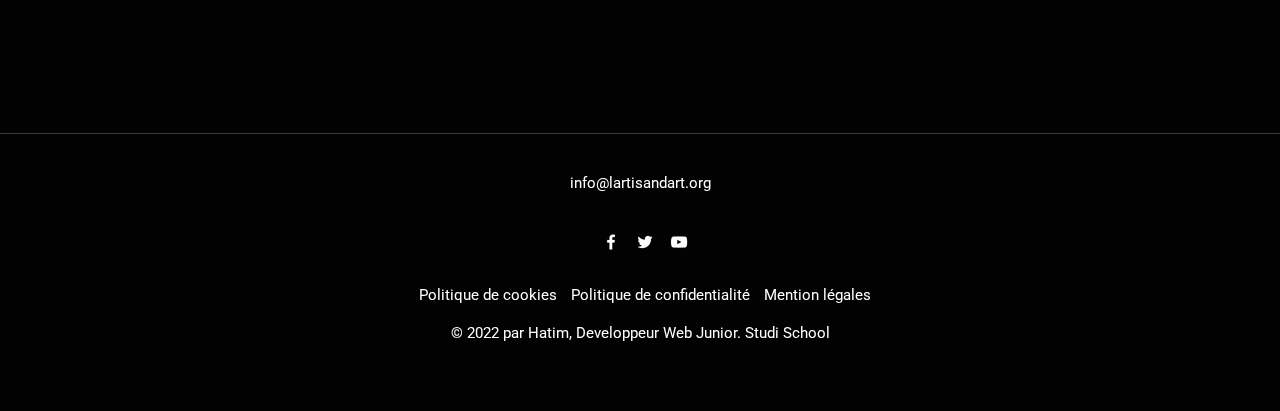
==== commit ae0c91a2: ".html=(footer) .css=(footer, media-query) images=(icones footer)" ====
--- a/index.html
+++ b/index.html
@@ -145,7 +145,7 @@
     </section> 
     <!-- End : Fourth section -->
 
-     <!-- Start : Fifth section -->
+    <!-- Start : Fifth section -->
      <section class="section-5 background">
         <div class="section-5__container">
             <h2>Nos artisans</h2>
@@ -172,10 +172,26 @@
             <button type="submit">S'abonner</button>	
         </form>
     </section> 
-<!-- End : Fifth section -->
+    <!-- End : Fifth section -->
 
-    
+</main>   
 
-    </main>
+    <footer class="footer">
+        <div class="footer__info">
+            <a href="#">info@lartisandart.org</a>
+        </div>
+        <div class="footer__network">
+            <a href="#"><img src="images/index/facebook.png"></a>
+            <a href="#"><img src="images/index/twitter.png"></a>
+            <a href="#"><img src="images/index/youtube.png"></a>
+        </div>
+        <div class="footer__mention">
+            <a href="#">Politique de cookies</a>
+            <a href="#">Politique de confidentialité</a>
+            <a href="#">Mention légales</a>
+        </div>
+        <p class="footer__made">© 2022 par Hatim, Developpeur Web Junior. Studi School</p>
+    </footer> 
+
 </body>
 </html>--- a/css/style.css
+++ b/css/style.css
@@ -709,8 +709,8 @@
   outline: none;
   background: transparent;
   margin-bottom: 1.2rem;
-
-}
+}
+
 .section-6__container .section-6__box label {
   position: absolute;
   top:0;
@@ -789,4 +789,53 @@
       width: 350px;
   }
 
-}+}
+
+/*
+*
+*
+/* ///////////.footer section../////////// 
+*
+*
+*/
+
+.footer {
+  background-color: var(--color-black);
+  height: 200px;
+  color: var(--color-white);
+  border: none;
+  border-top: 1px solid var(--color-grey);
+  font-size: 0.6rem;
+  text-align: center;
+}
+
+.footer__info {
+  margin: 30px;
+}
+
+.footer__network a, .footer__mention a {
+  margin-left: 10px;
+}
+
+.footer__mention {
+  margin-top: 30px;
+  margin-bottom: 20px;
+}
+
+.footer__made a{
+  margin-left: 20px;
+}
+
+/* ......../ media query /.......... */
+@media screen and (min-width: 768px) {
+
+  .footer {
+    height: 278px;
+    font-size: 15px;
+  }
+  
+  .footer__info {
+    margin: 40px;
+  }
+
+}
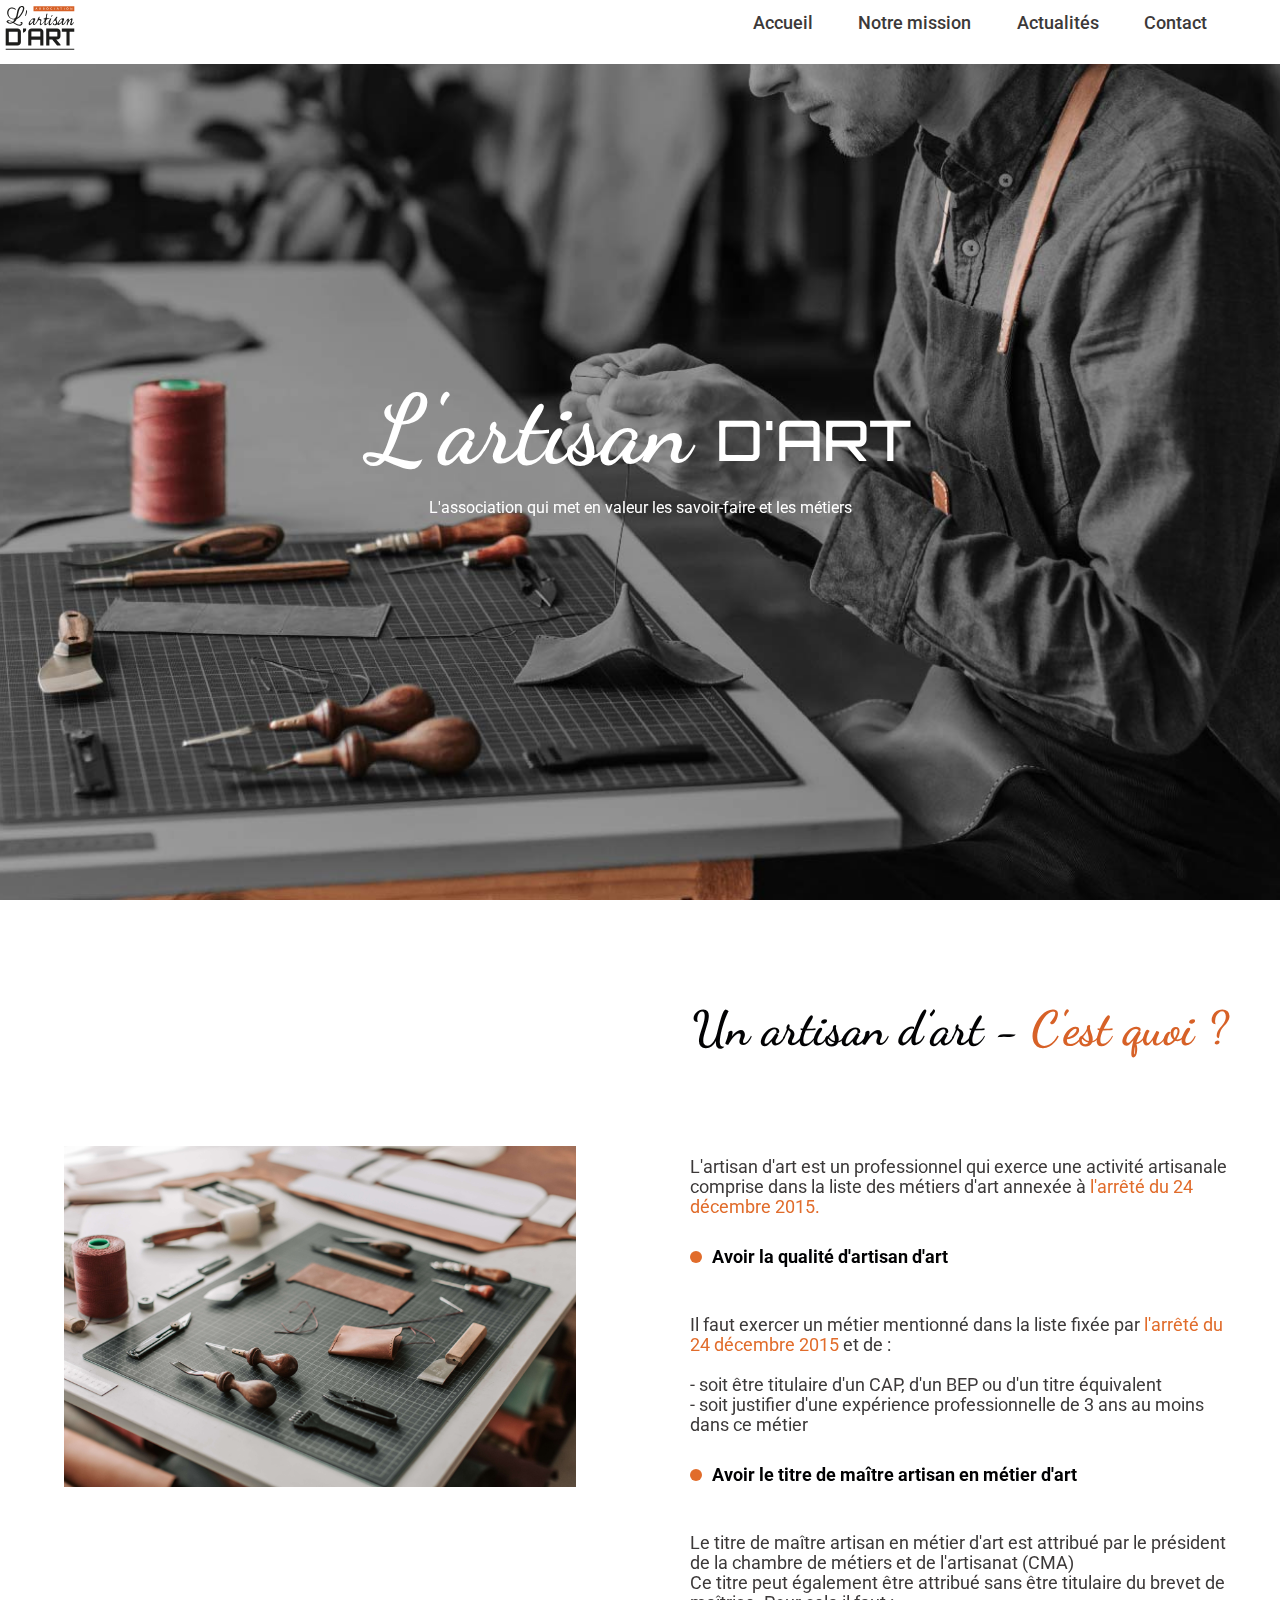
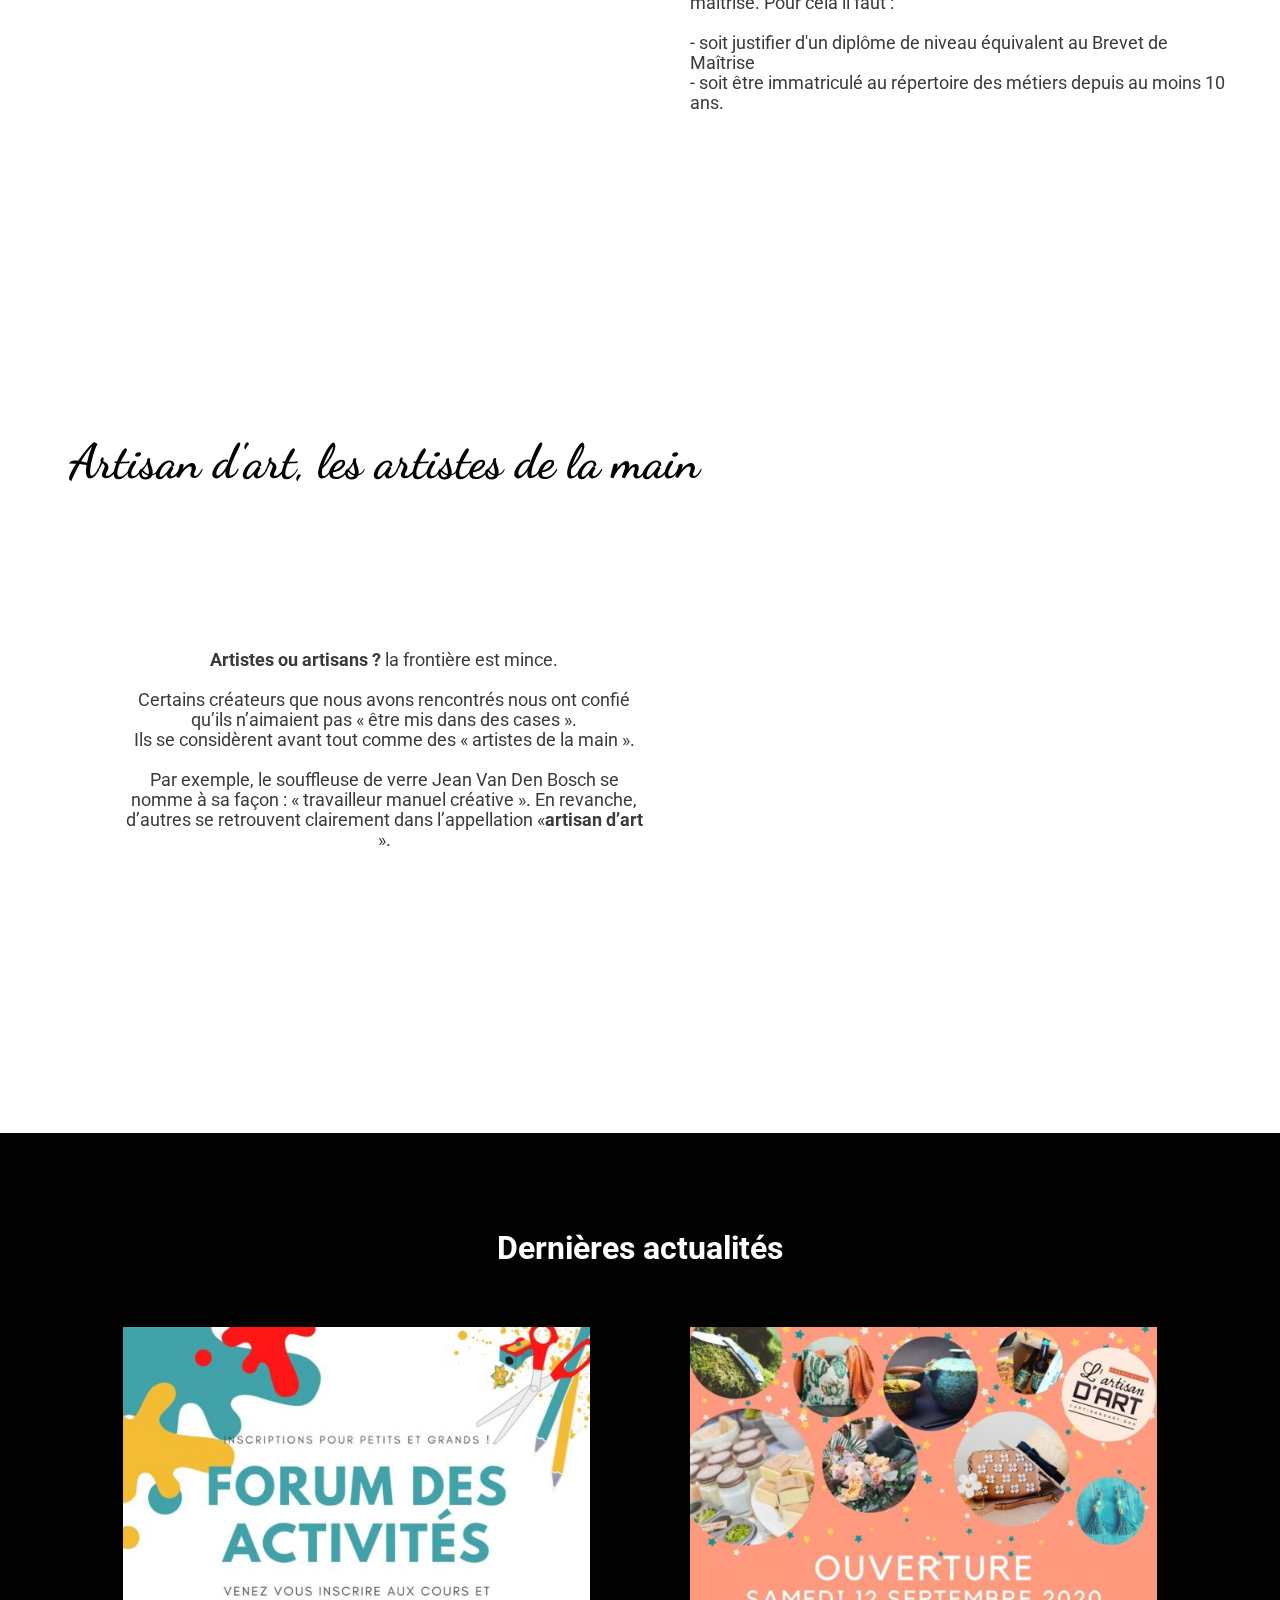
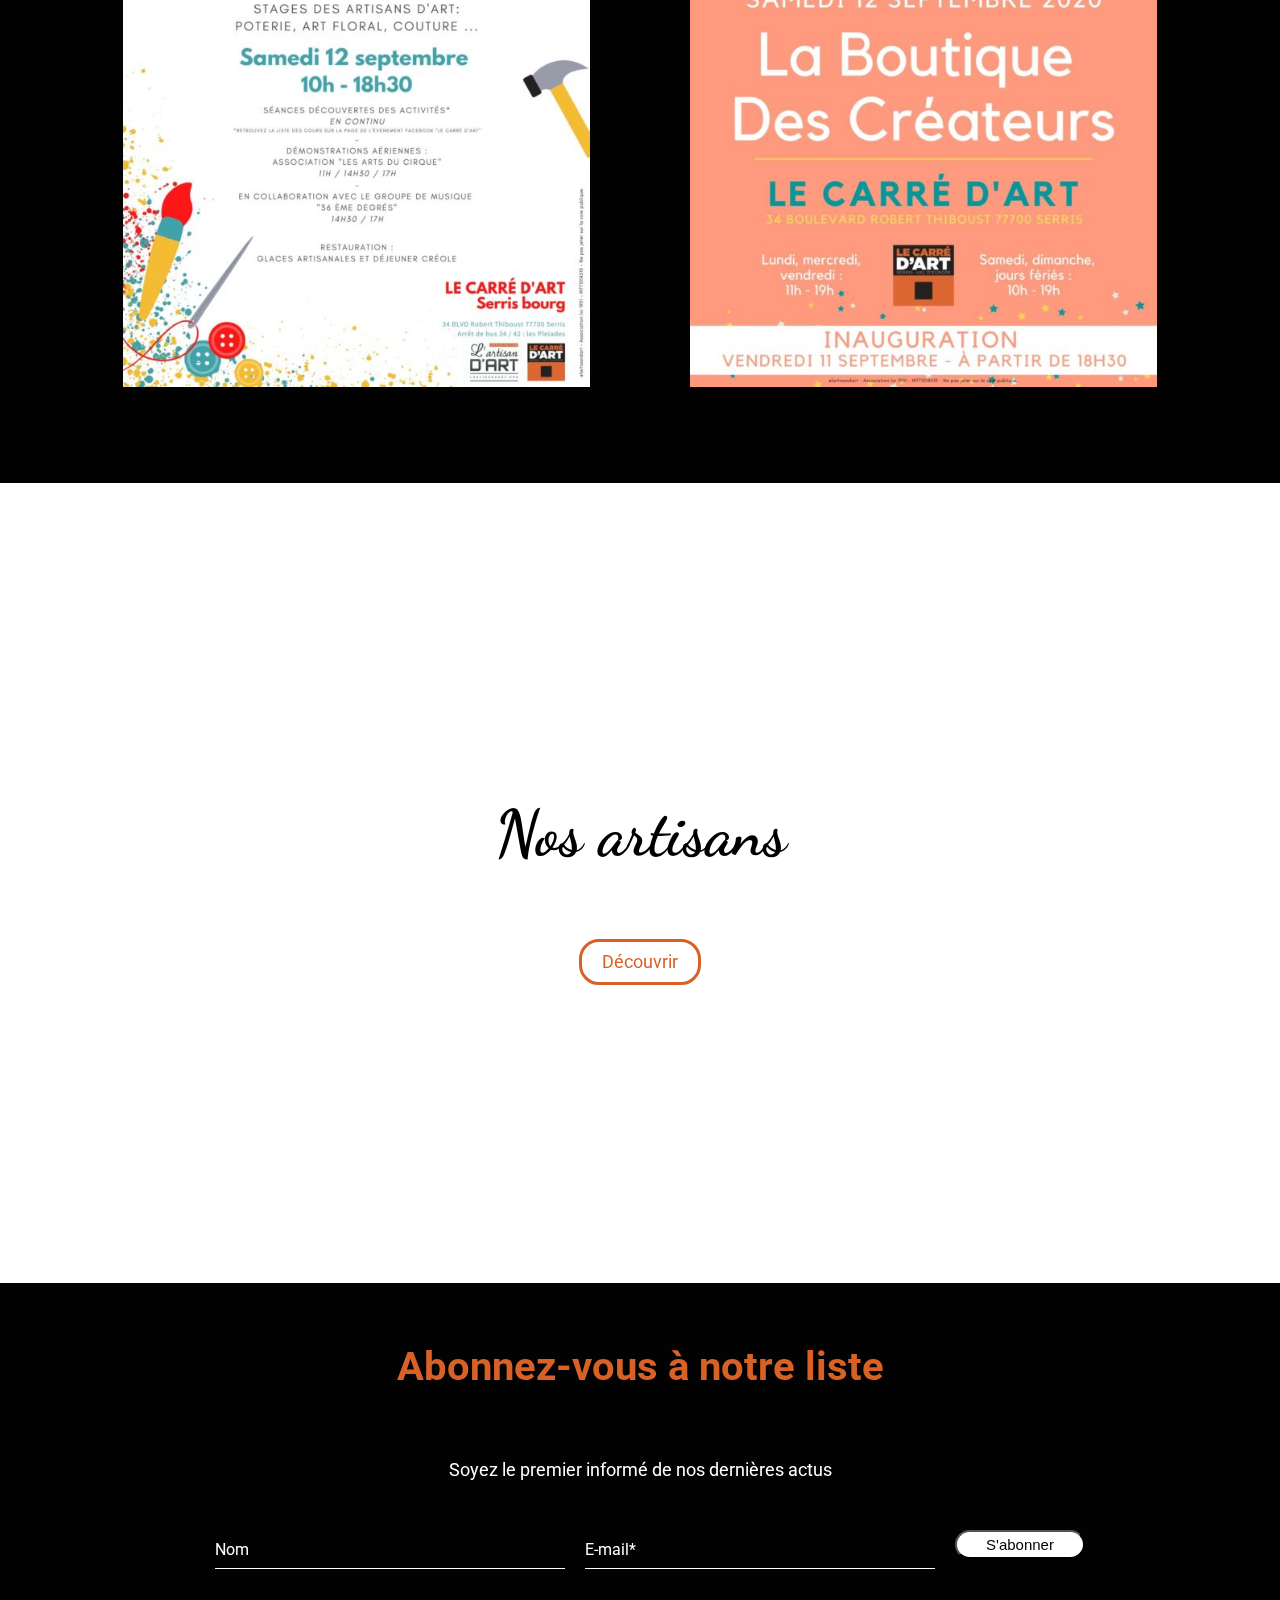
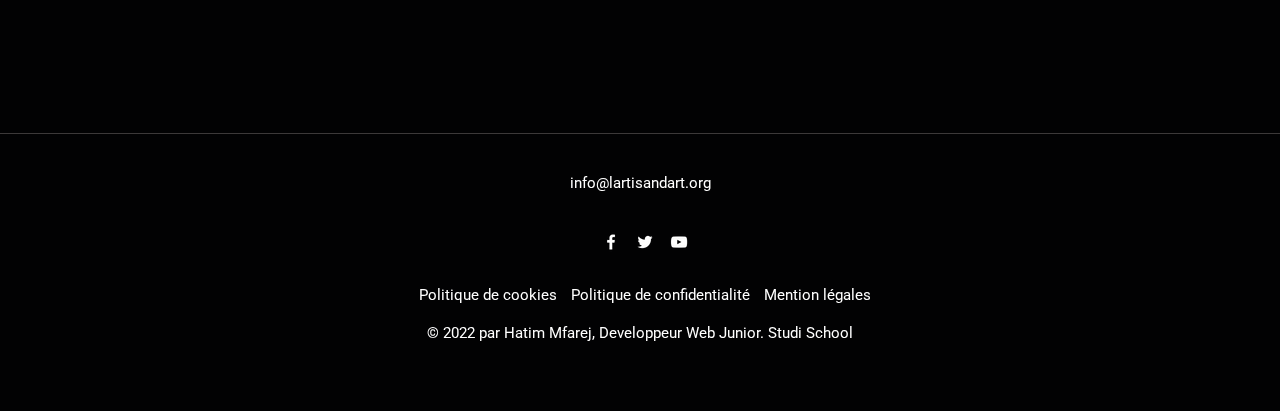
==== commit 441535d7: "modif image cover-mobile" ====
--- a/index.html
+++ b/index.html
@@ -32,7 +32,7 @@
                 <ul class="menu-items">
                     <li><a href="index.html">Accueil</a></li>
                     <li><a href="#">Notre mission</a></li>
-                    <li><a href="#">Actualités</a></li>
+                    <li><a href="actualités.html">Actualités</a></li>
                     <li><a href="#">Contact</a></li>
                 </ul>
                 <a href="index.html"><img class="logo" 
@@ -89,9 +89,9 @@
                     <p>
                         Le titre de maître artisan en métier d'art est attribué par le président de la chambre 
                         de métiers et de l'artisanat (CMA) <br>
-                        Ce titre peut également être attribué sans être titulaire du brevet de maîtrise il faut :<br><br>
-                        - soit justifie d'un diplôme de niveau équivalent au Brevet de Maîtrise<br>
-                        - soit est immatriculé au répertoire des métiers depuis au moins 10 ans.
+                        Ce titre peut également être attribué sans être titulaire du brevet de maîtrise. Pour cela il faut :<br><br>
+                        - soit justifier d'un diplôme de niveau équivalent au Brevet de Maîtrise<br>
+                        - soit être immatriculé au répertoire des métiers depuis au moins 10 ans.
                     </p>
                  </div>
              </div>
@@ -138,8 +138,8 @@
                 <h2>Dernières actualités</h2>
             </div>
             <div class="section-4__container-images">
-                <a href="#"><img class="section-4__link" src="images/index/affiche-forum-des-activités.jpg" alt="affiche événement rencontre avec des artisans"></a>
-                <a href="#"><img class="section-4__link" src="images/index/affiche-la-boutique-des-créateurs.jpg" alt="affiche événement rencontre avec des artisans"></a>
+                <a href="forum-des-activités.html"><img class="section-4__link" src="images/index/affiche-forum-des-activités.jpg" alt="affiche événement rencontre avec des artisans"></a>
+                <a href="la-boutique-des-créateurs.html"><img class="section-4__link" src="images/index/affiche-la-boutique-des-créateurs.jpg" alt="affiche événement rencontre avec des artisans"></a>
             </div>
         </div>
     </section> 
@@ -158,8 +158,8 @@
 
     <!-- Start : Sixth section -->
     <section class="section-6__container">
-        <h2>Abonne-toi à notre liste</h2>
-        <p>Soit le premier informé de nos dernières actus</p>
+        <h2>Abonnez-vous à notre liste</h2>
+        <p>Soyez le premier informé de nos dernières actus</p>
         <form method="get" action="" class="section-6__container-form">
             <div class="section-6__box">
                 <input type="text" name="username" required>
@@ -190,7 +190,7 @@
             <a href="#">Politique de confidentialité</a>
             <a href="#">Mention légales</a>
         </div>
-        <p class="footer__made">© 2022 par Hatim, Developpeur Web Junior. Studi School</p>
+        <p class="footer__made">© 2022 par Hatim Mfarej, Developpeur Web Junior. Studi School</p>
     </footer> 
 
 </body>
--- a/css/style.css
+++ b/css/style.css
@@ -71,6 +71,7 @@
   top: 5px;
   right: 35px;
   width: 80px;
+  
  }
 
 .navbar .menu-items {
@@ -232,7 +233,8 @@
     justify-content: center;
     align-items: center;
     text-align: center; 
-    background-attachment: scroll;     
+    background-attachment: scroll;
+    background-size: cover;     
 }
   
   
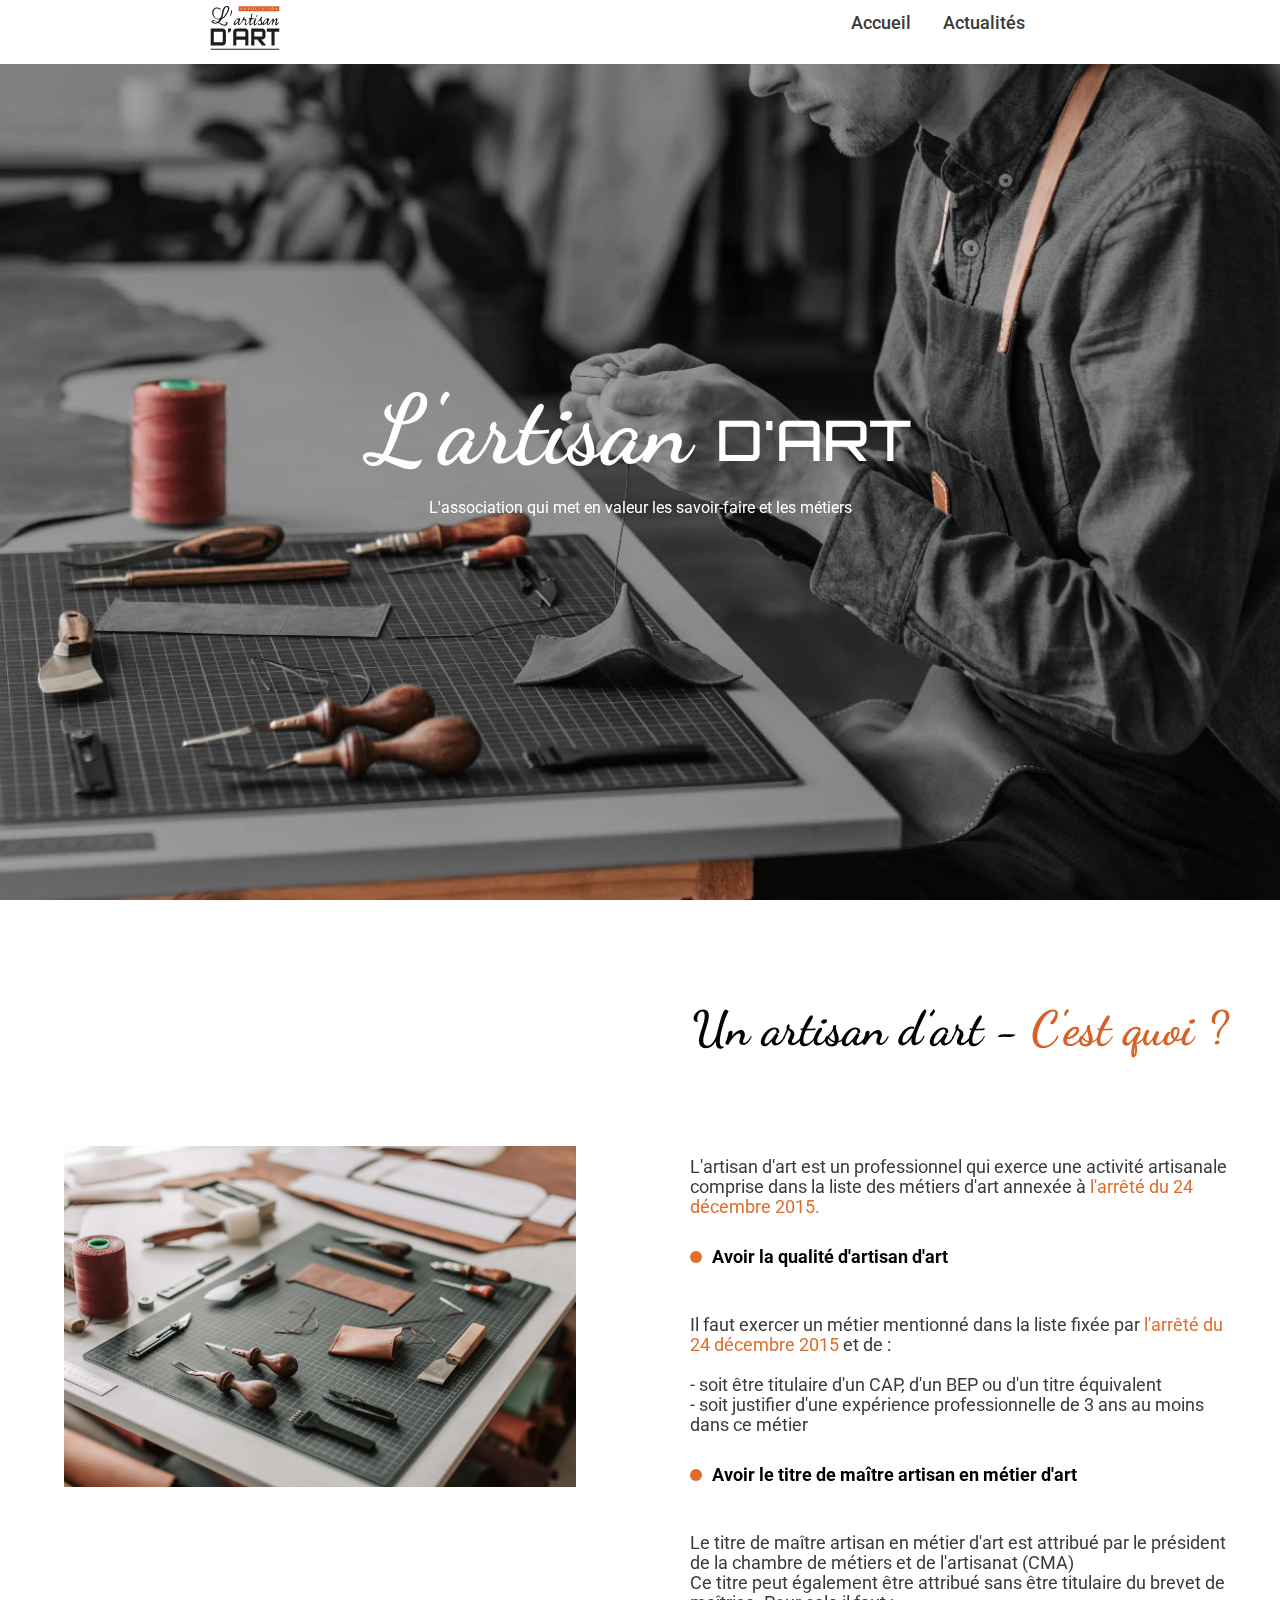
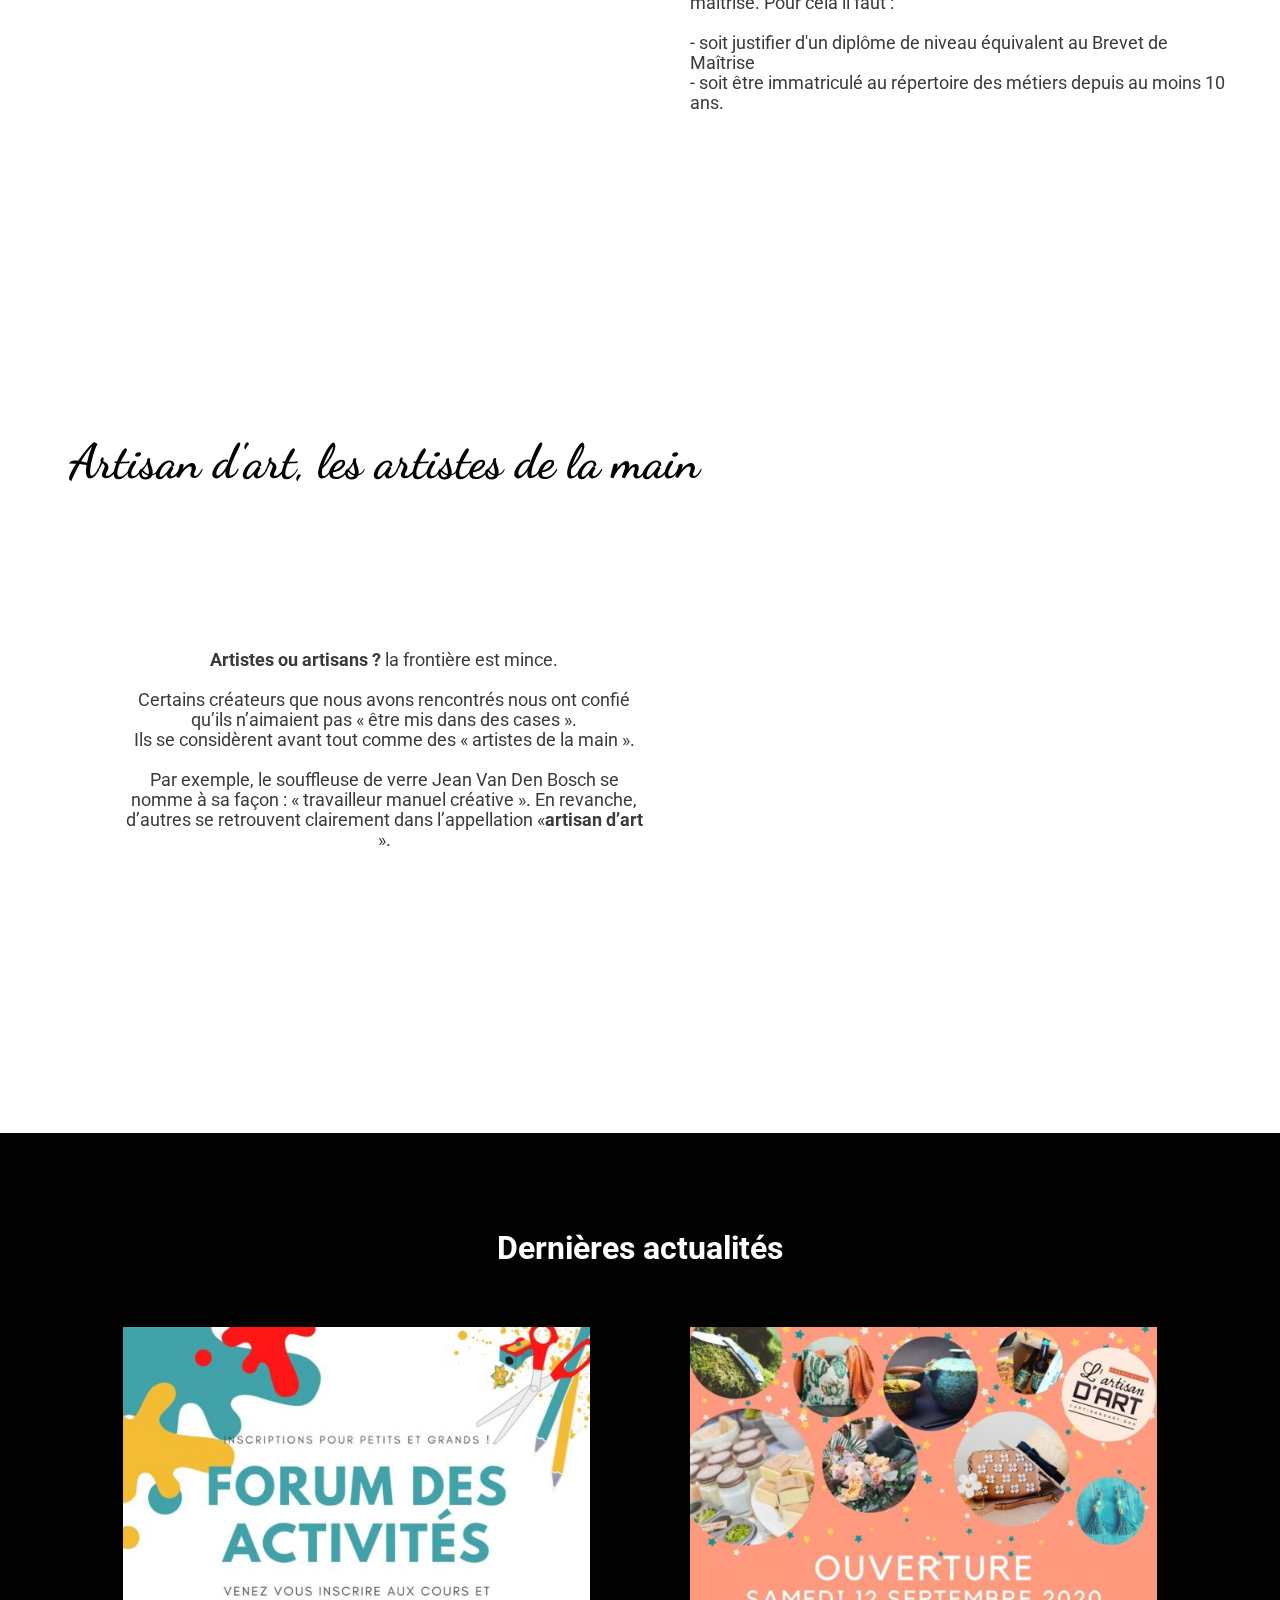
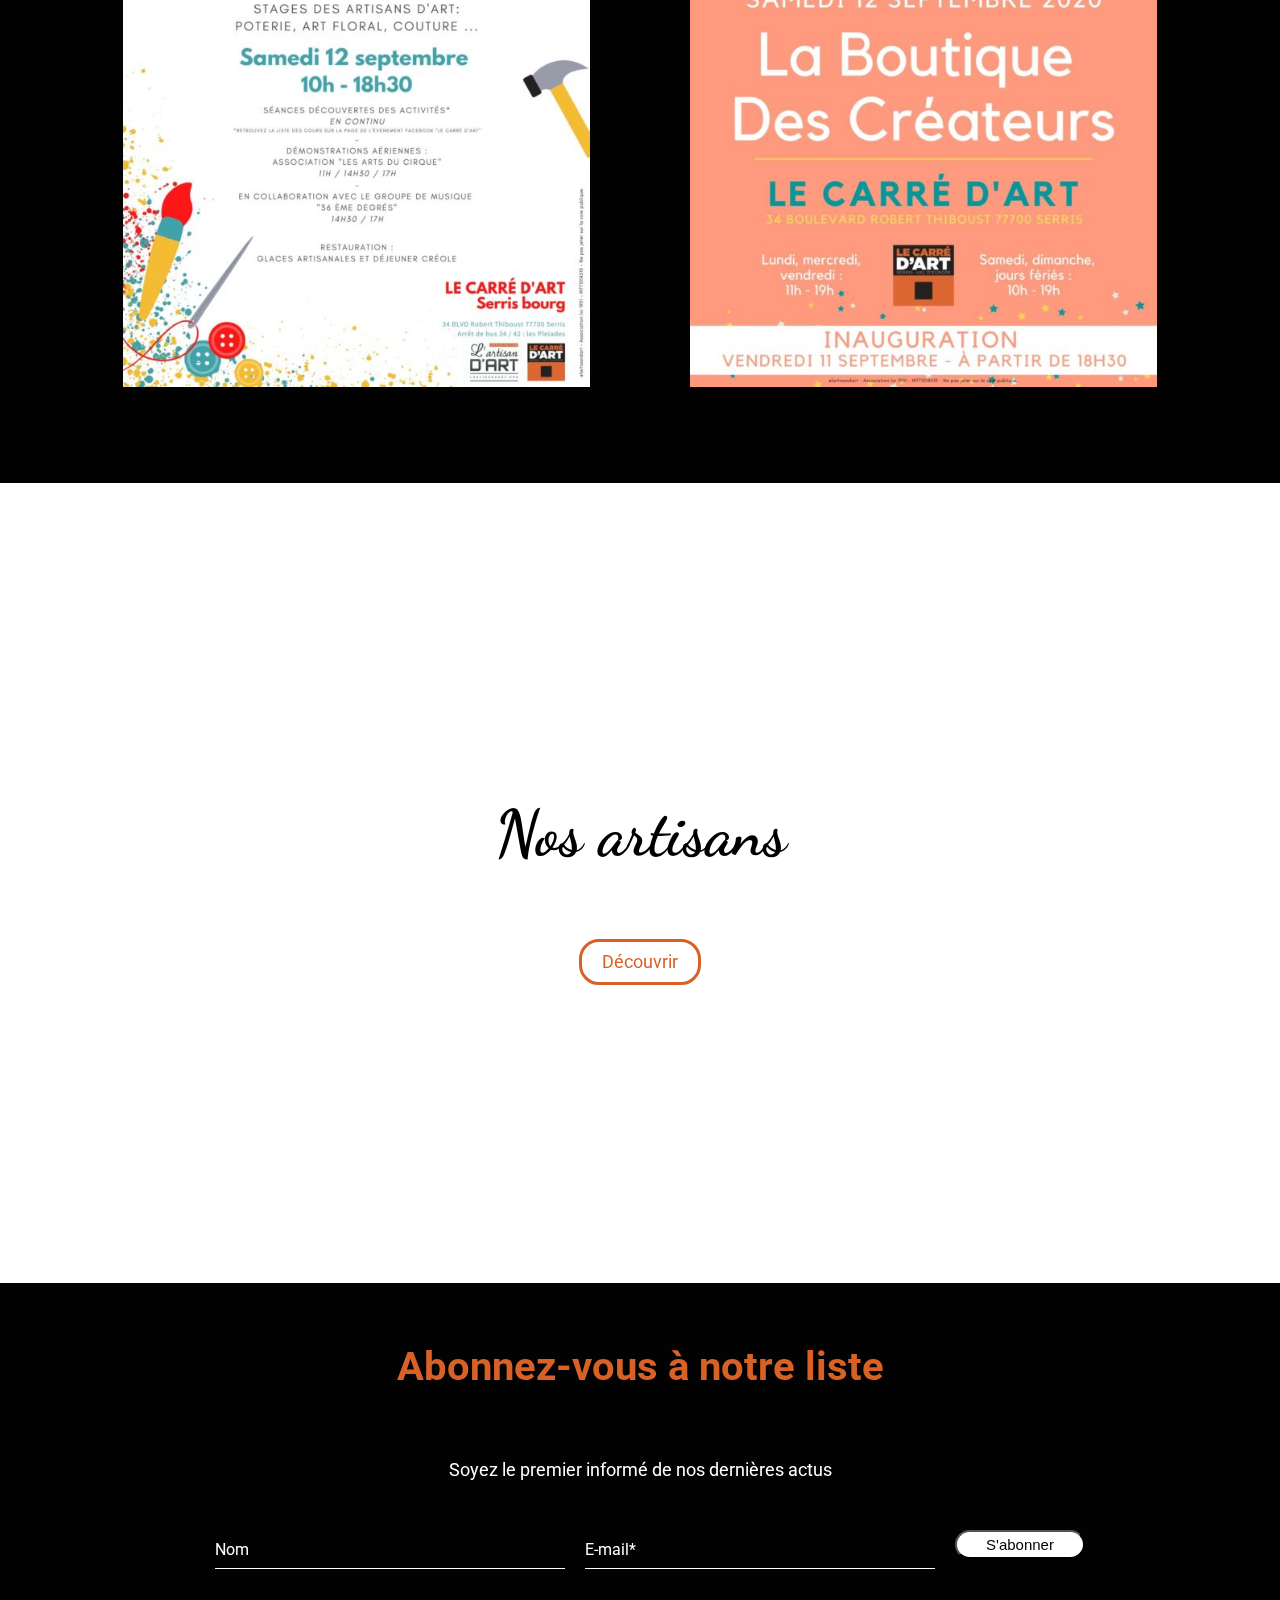
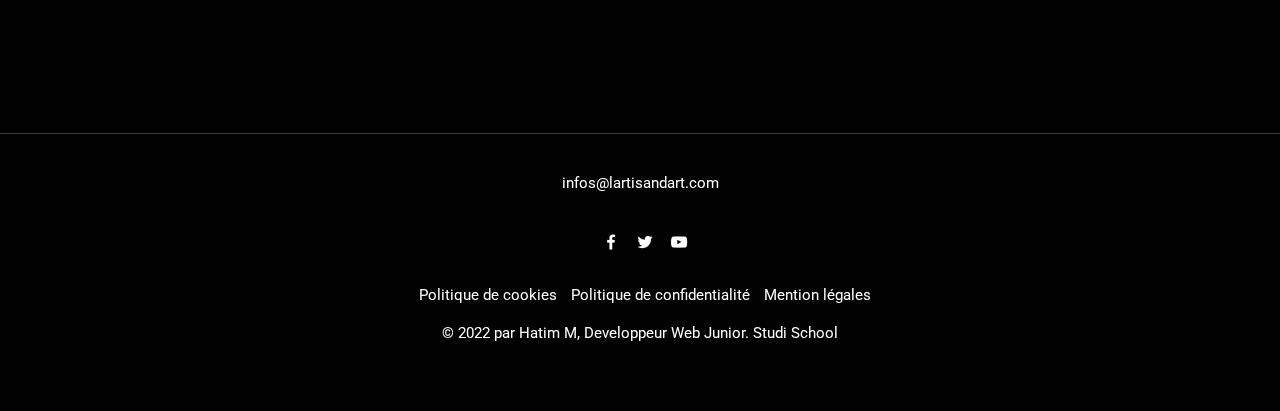
==== commit e09e1a39: "Mise à jour des informations" ====
--- a/index.html
+++ b/index.html
@@ -16,14 +16,14 @@
 	<link rel="icon" type="image/png" href="images/index/icon-32.png"/>
 	<link rel="stylesheet" href="css/style.css">
 	<link rel="stylesheet" href="css/reset.css">
+</head>
 
-</head>
 <body>
 <!-- Start : Menu -->
     <header>
         <nav class="navbar">
             <div class="navbar-container container">
-                <input type="checkbox" name="" id="">
+                <input type="checkbox">
                 <div class="hamburger-lines">
                     <span class="line line1"></span>
                     <span class="line line2"></span>
@@ -31,9 +31,7 @@
                 </div>
                 <ul class="menu-items">
                     <li><a href="index.html">Accueil</a></li>
-                    <li><a href="#">Notre mission</a></li>
                     <li><a href="actualités.html">Actualités</a></li>
-                    <li><a href="#">Contact</a></li>
                 </ul>
                 <a href="index.html"><img class="logo" 
                 src="images/index/logo.svg"
@@ -178,7 +176,7 @@
 
     <footer class="footer">
         <div class="footer__info">
-            <a href="#">info@lartisandart.org</a>
+            <a href="#">infos@lartisandart.com</a>
         </div>
         <div class="footer__network">
             <a href="#"><img src="images/index/facebook.png"></a>
@@ -190,7 +188,7 @@
             <a href="#">Politique de confidentialité</a>
             <a href="#">Mention légales</a>
         </div>
-        <p class="footer__made">© 2022 par Hatim Mfarej, Developpeur Web Junior. Studi School</p>
+        <p class="footer__made">© 2022 par Hatim M, Developpeur Web Junior. Studi School</p>
     </footer> 
 
 </body>
--- a/css/style.css
+++ b/css/style.css
@@ -5,6 +5,8 @@
     --color-grey: #3C3939;
     --color-flame: #D76127;
   }
+
+
   
 body { 
     font-family: 'Roboto', sans-serif;
@@ -26,7 +28,6 @@
   body {
     font-size: 1.1rem;
   }
-
 }
 
 
@@ -71,15 +72,14 @@
   top: 5px;
   right: 35px;
   width: 80px;
-  
  }
 
 .navbar .menu-items {
+  margin-left: -350px;
   padding-top: 100px;
   background: var(--color-white);
   height: 100vh;
   max-width: 300px;
-  transform: translate(-150%);
   display: flex;
   flex-direction: column;
   padding-left: 60px;
@@ -139,9 +139,8 @@
 }
 
 .navbar-container input[type="checkbox"]:checked ~ .menu-items {
-  transform: translateX(0);
-}
-
+  transform: translateX(350px);
+}
 
 .navbar-container input[type="checkbox"]:checked ~ .hamburger-lines .line1 {
   transform: rotate(35deg);
@@ -168,7 +167,7 @@
    .navbar .menu-items {
     position: static;
     display: flex;
-    justify-content: space-around;
+    justify-content: end;
     align-items: center;
     transform: translateX(0);
     flex-direction: row;
@@ -183,11 +182,16 @@
     order: 2;
   }
 
+  .menu-items li {
+    margin-left: 2rem;
+  }
+
+
   .navbar-container  {
     position: static;
     display: flex;
     height: 64px;
-    justify-content: space-between;
+    justify-content: space-evenly;
     
   }
 
